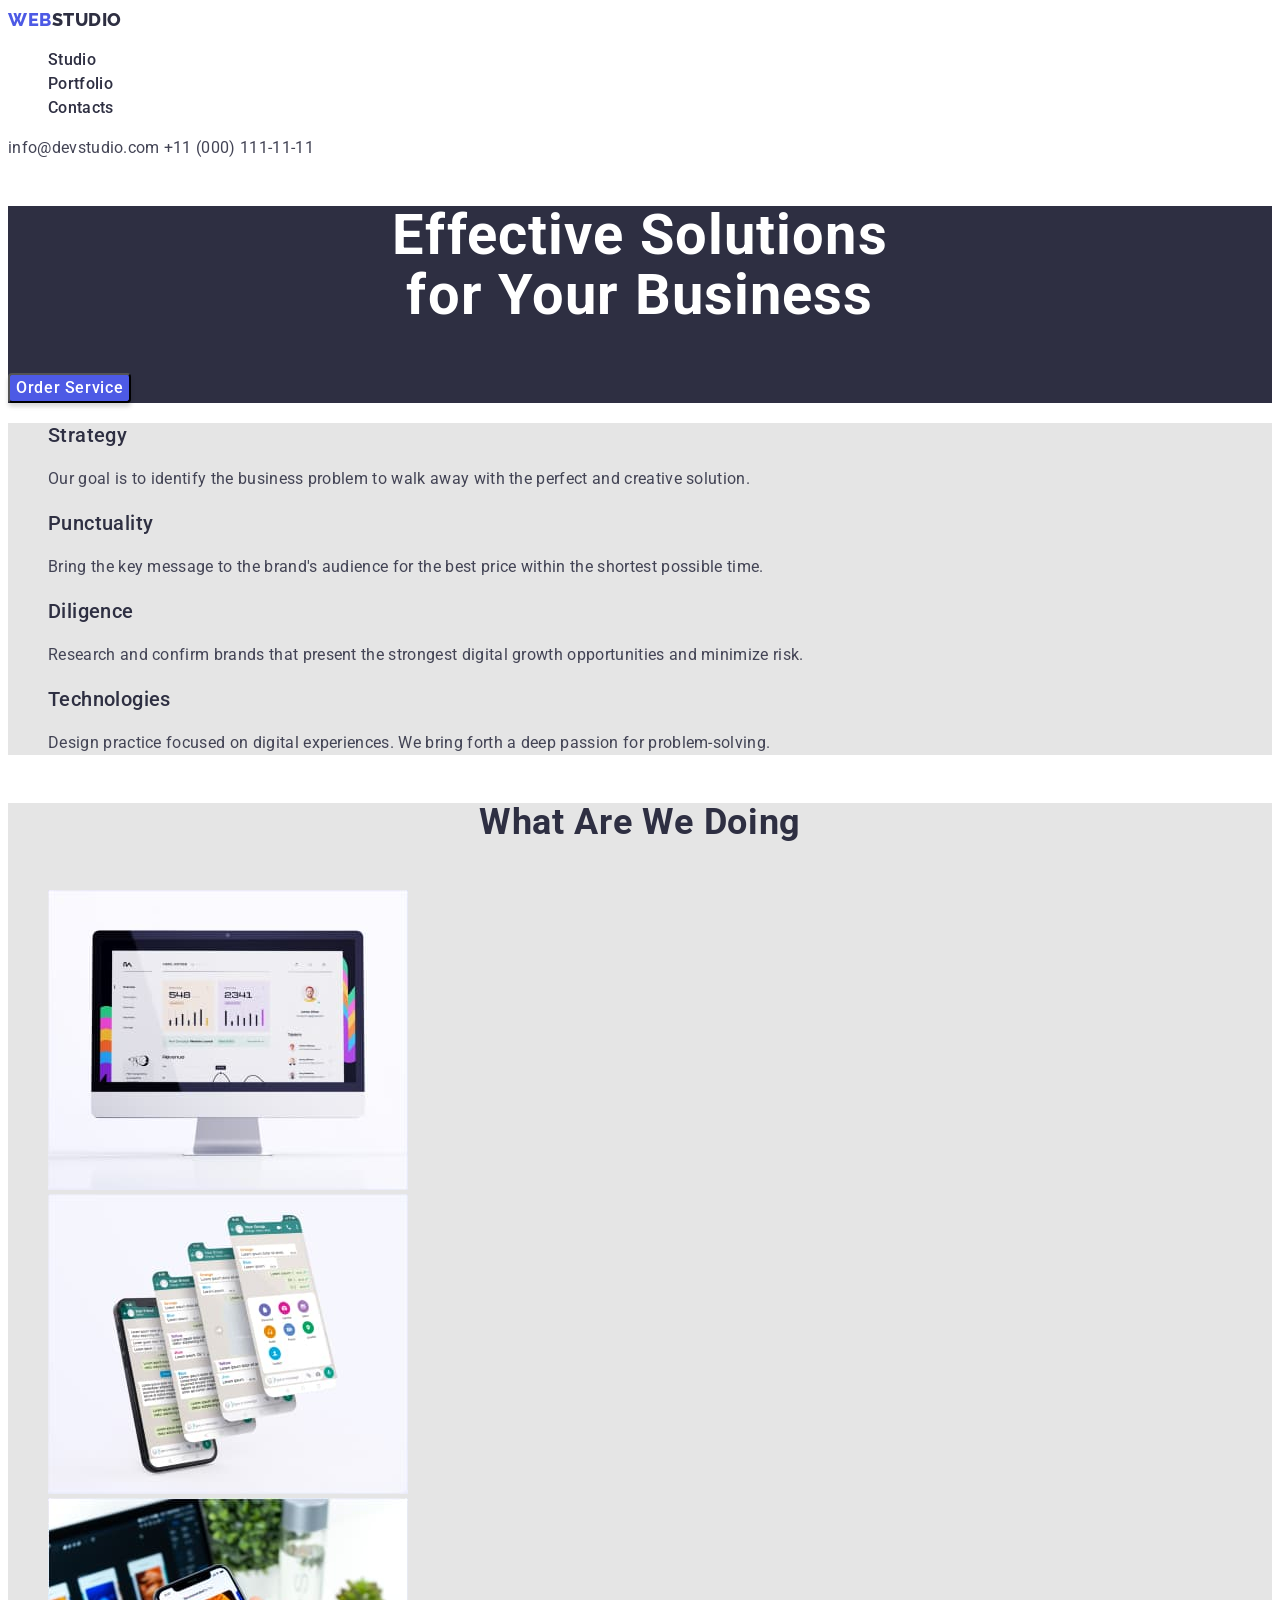
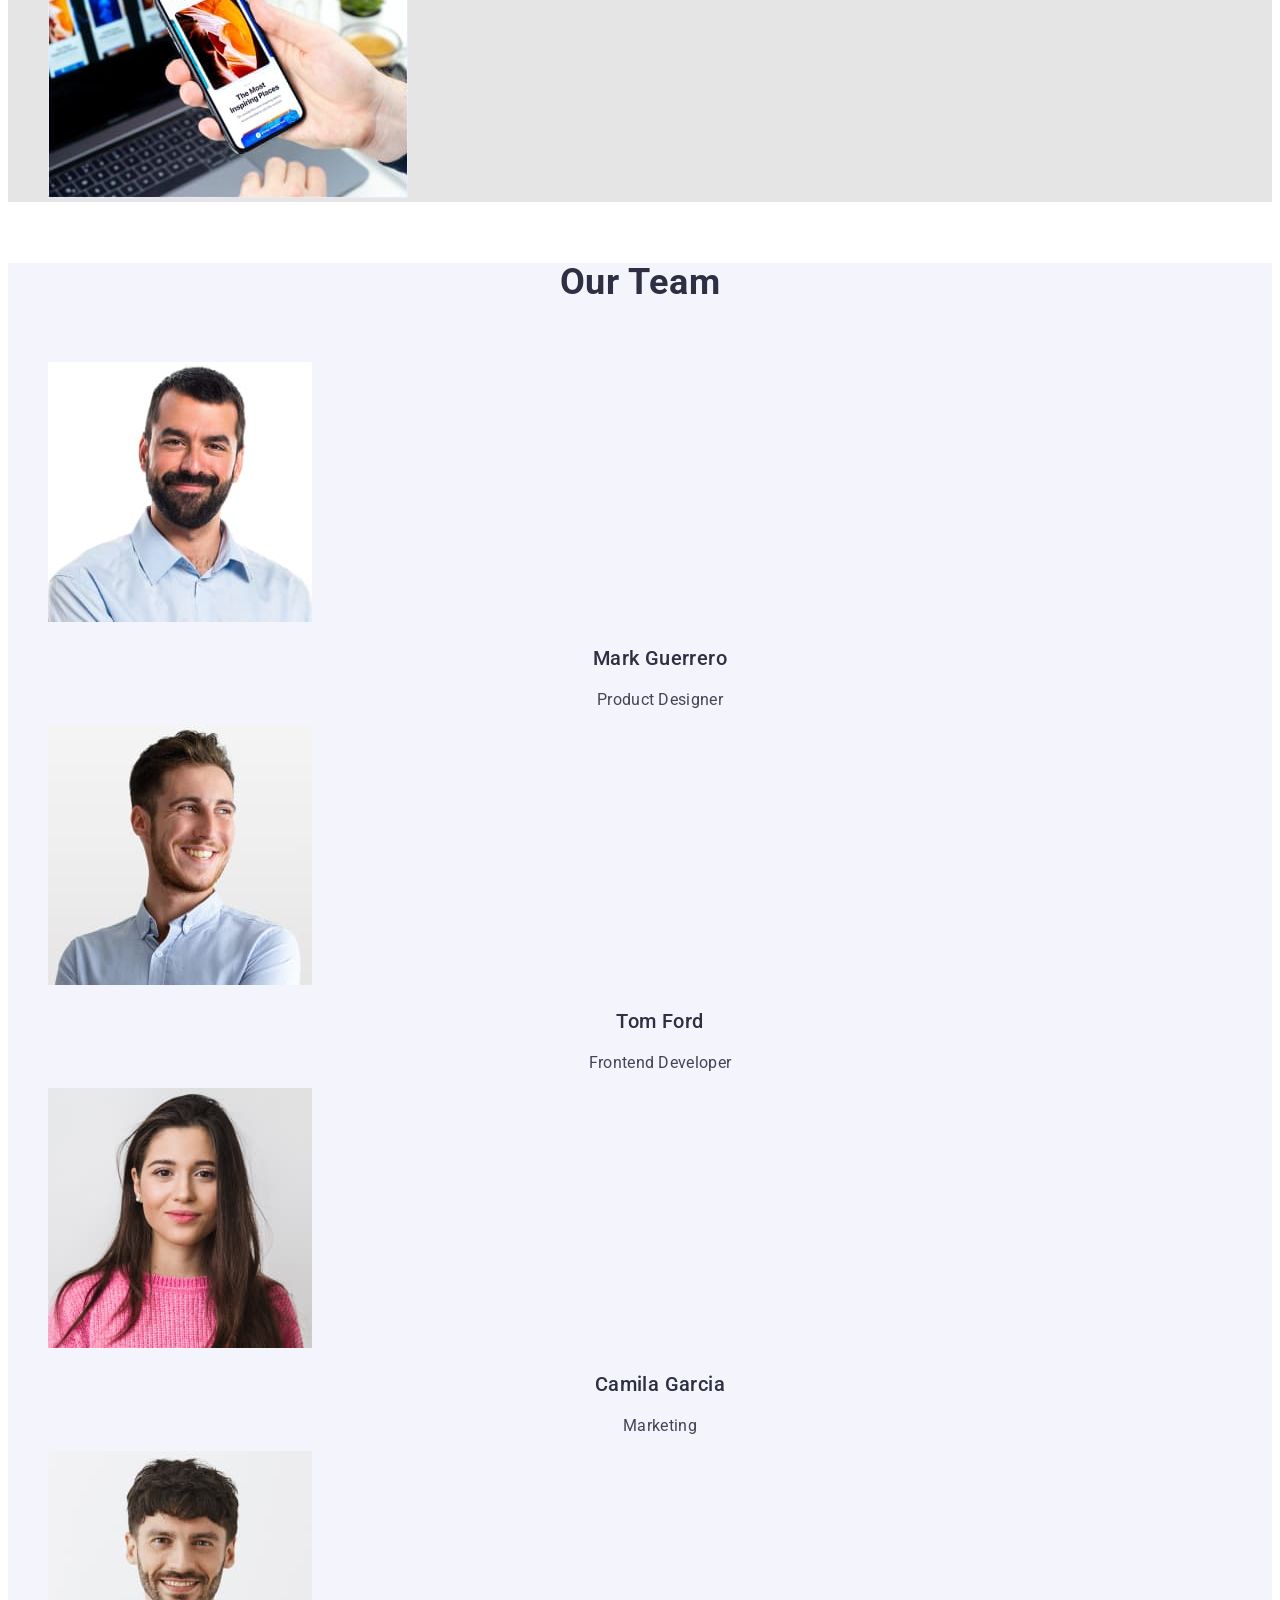
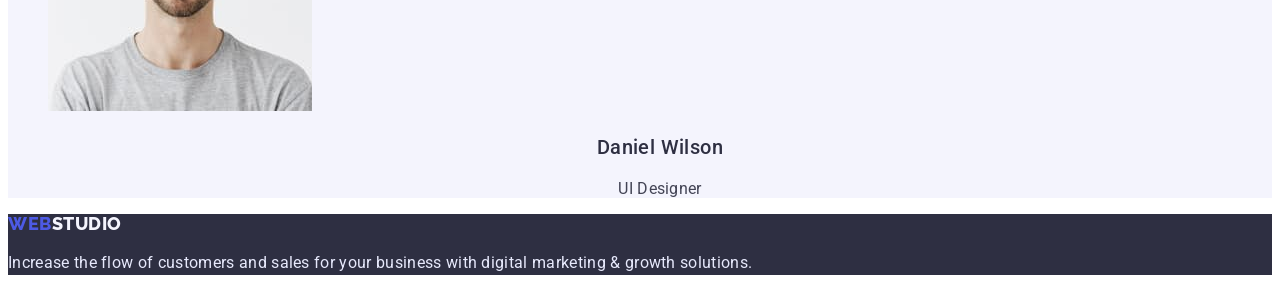
==== index.html @ da9941af "Initial commit" ====
<!DOCTYPE html>
<html lang="en">
<head>
    <meta charset="UTF-8">
    <meta http-equiv="X-UA-Compatible" content="IE=edge">
    <meta name="viewport" content="width=device-width, initial-scale=1.0">
    <title>WebStudio</title>
    <link rel="preconnect" href="https://fonts.googleapis.com">
    <link rel="preconnect" href="https://fonts.gstatic.com" crossorigin>
    <link href="https://fonts.googleapis.com/css2?family=Raleway:wght@800&family=Roboto:wght@400;500;700;900&display=swap" rel="stylesheet">
    <link rel="stylesheet" href="./css/styles.css">
</head>
<body class="">
    <!--Page header -->
    <header class="header-section">
    <!-- Logo text, navigation and contakts-->
            <nav class="header-navigation">
                <a href="" class="header-logo link">Web<span class="span-logo">Studio</span></a>
                    <ul class="header-list list">
                      <li class="header-item"><a class="header-link link" href="">Studio</a></li>
                      <li class="header-item"><a class="header-link link" href="./portfolio.html">Portfolio</a></li>
                      <li class="header-item"><a class="header-link link" href="">Contacts</a></li>
                    </ul>   
            </nav>
             <a class="header-mail link" href="">info@devstudio.com</a>
             <a class="header-tel link" href="tel:+110001111111">+11 (000) 111-11-11</a> 
    </header>
    <!--section 1 main page -->
    <main class="">
        <section class="first-section">
            <h1 class="first-section-title">Effective Solutions <br> for Your Business</h1>
            <button type="button" class="first-section-btn">Order Service</button>
        </section>
    <!--section 2 main page -->
            <section class="secound-section">
                <h2 class="secound-section-title visually-hidden">Descibshion benefits</h2>
                <ul class="secound-section-list list">
                    <li class="secound-section-item">
                        <h3 class="secound-section-subtitle">Strategy</h3>
                        <p class="secound-section-text">Our goal is to identify the business problem to walk away with the perfect and creative solution. </p>
                    </li>
                    <li class="secound-section-item">
                        <h3 class="secound-section-subtitle">Punctuality</h3>
                        <p class="secound-section-text">Bring the key message to the brand's audience for the best price within the shortest possible time.</p>
                    </li>
                    <li class="secound-section-item">
                        <h3 class="secound-section-subtitle">Diligence</h3>
                        <p class="secound-section-text">Research and confirm brands that present the strongest digital growth opportunities and minimize risk.</p>
                    </li>
                    <li class="secound-section-item">
                        <h3 class="secound-section-subtitle">Technologies</h3>
                        <p class="secound-section-text">Design practice focused on digital experiences. We bring forth a deep passion for problem-solving.</p>
                    </li>
                </ul>
            </section>
    <!--section 3 main page -->
            <section class="third-section">
                <h4 class="third-section-title">What are we doing</h4>
                <ul class="third-section-list list">
                    <li class="third-section-item"><img src="./img/img1.jpg" alt="broadcast on computer" width="360"></li>
                    <li class="third-section-item"><img src="./img/img2.jpg" alt="screen message" width="360"></li>
                    <li class="third-section-item"><img src="./img/img3.jpg" alt="phone in hand" width="360"></li>
                </ul>
            </section>
    <!--section 4 main page -->
        <section class="fourth-section">
            <h5 class="fourth-section-title">Our Team</h5>
            <ul class="fourth-section-list list">
                <li class="fourth-section-item">
                    <img class="" src="./img/ourteam1.jpg" alt="man with beard and mustache" width="264">
                    <h3 class="fourth-section-name">Mark Guerrero</h3>
                    <p class="fourth-section-pretitle">Product Designer</p>
                </li>
                <li>
                    <img class="" src="./img/ourteam2.jpg" alt="smiling man" width="264">
                    <h3 class="fourth-section-name">Tom Ford</h3>
                    <p class="fourth-section-pretitle">Frontend Developer</p>
                </li>
                <li>
                    <img class="" src="./img/ourteam3.jpg" alt="woman in pink sweater" width="264">
                    <h3 class="fourth-section-name">Camila Garcia</h3>
                    <p class="fourth-section-pretitle">Marketing</p>
                </li>
                <li>
                    <img class="" src="./img/ourteam4.jpg" alt="toung man in a t-shirt" width="264">
                    <h3 class="fourth-section-name">Daniel Wilson</h3>
                    <p class="fourth-section-pretitle">UI Designer</p>
                </li>
            </ul>
        </section>
    </main>
    <!-- footer -->
    <footer class="footer">
        <a href="" class="footer-logo link">Web<span class="span-footer-logo">Studio</span></a>
        <p class="footer-text">Increase the flow of customers and sales for your business with digital marketing & growth solutions.</p>
    </footer>
</body>
</html>
---- css/styles.css ----
:root{
   --title-color: #2E2F42;
   --text-color: #434455;
}
/* Page 1 */
body{
    font-family: 'Roboto', sans-serif;
    font-size: 16px;
    font-weight: 500;
    color: #2E2F42;
}

.list{
   list-style: none;
}

.link{
   text-decoration: none;
}
.visually-hidden {
   position: absolute;
   width: 1px;
   height: 1px;
   margin: -1px;
   border: 0;
   padding: 0;
   
   white-space: nowrap;
   clip-path: inset(100%);
   clip: rect(0 0 0 0);
   overflow: hidden;
 }

/* Page 1 header */
.header-section {
   background: #FFFFFF;
}
.header-navigation {
}
.header-logo {
   font-family: 'Raleway', sans-serif;
   font-style: normal;
   font-weight: 800;
   font-size: 18px;
   line-height: 1.33;
   display: flex;
   align-items: center;
   letter-spacing: 0.03em;
   text-transform: uppercase;
   color: #4D5AE5;
}
.span-logo{
   font-family: 'Raleway', sans-serif;
   font-style: normal;
   font-weight: 800;
   font-size: 18px;
   line-height: 1.33;
   display: flex;
   align-items: center;
   letter-spacing: 0.03em;
   text-transform: uppercase;
   color: #2E2F42;
}
.header-list {
}
.header-item {
}
.header-link {
   font-weight: 500;
   font-size: 16px;
   line-height: 1.5;
   letter-spacing: 0.02em;
   color: #2E2F42;
}
.header-mail {
   font-weight: 400;
   font-size: 16px;
   line-height: 1.5;
   letter-spacing: 0.02em;
   color: #434455;
}

.header-tel {
   font-weight: 400;
   font-size: 16px;
   line-height: 1.5;
   letter-spacing: 0.02em;
   color: #434455;
}

.header-mail:hover,
.header-mail:focus {
   color: #4D5AE5;
}

.header-tel:hover,
.header-tel:focus {
   color: #4D5AE5;
}

/* section 1 main page 1 */

.first-section {
   background-color: #2E2F42;;
}
.first-section-title {
   font-weight: 700;
   font-size: 56px;
   line-height: 1.07;
   text-align: center;
   letter-spacing: 0.02em;
   color: #FFFFFF;
}
.first-section-btn {
   font-family: inherit;
   font-style: normal;
   font-weight: 500;
   font-size: 16px;
   line-height: 1.5;
   display: flex;
   align-items: center;
   letter-spacing: 0.04em;
   color: #FFFFFF;
   cursor: pointer;
   background: #4D5AE5;
   box-shadow: 0px 4px 4px rgba(0, 0, 0, 0.15);
   border-radius: 4px;
}
.first-section-btn:hover {
   background: #404BBF;
}
.first-section-btn:focus {
   background: #404BBF;
}
/* section 2 main page 1 */

.secound-section {
   background: #E5E5E5;
}
.secound-section-title {
}
.secound-section-list {
}
.secound-section-item {
}
.secound-section-subtitle {
   font-weight: 500;
   font-size: 20px;
   line-height: 1.20;
   letter-spacing: 0.02em;
   color: var(--title-color);
}
.secound-section-text {
   font-weight: 400;
   font-size: 16px;
   line-height: 1.50;
   letter-spacing: 0.02em;
   color: var(--text-color);
}

/* section 3 main page 1 */

.third-section {
   background: #E5E5E5;
}
.third-section-title {
   font-weight: 700;
   font-size: 36px;
   line-height: 1.11;
   text-align: center;
   letter-spacing: 0.02em;
   text-transform: capitalize;
   color: var(--title-color);

}
.third-section-list {
}
.list {
}
.third-section-item {
}

/* section 4 main page 1 */

.fourth-section {
   background: #F4F4FD;
}
.fourth-section-title {
   font-weight: 700;
   font-size: 36px;
   line-height: 1.1;
   text-align: center;
   letter-spacing: 0.02em;
   text-transform: capitalize;
   color: var(--title-color);
}
.fourth-section-list {
}
.list {
}
.fourth-section-item {
}
.fourth-section-name {
   font-weight: 500;
   font-size: 20px;
   line-height: 1.20;
   text-align: center;
   letter-spacing: 0.02em;
   color: var(--title-color);
}
.fourth-section-pretitle {
   font-weight: 400;
   font-size: 16px;
   line-height: 1.50x;
   text-align: center;
   letter-spacing: 0.02em;
   color: var(--text-color);
}

/* footer*/

.footer{
   background: #2E2F42;
}
.footer-logo {
   font-family: 'Raleway', sans-serif;
   font-style: normal;
   font-weight: 800;
   font-size: 18px;
   line-height: 1.16;
   display: flex;
   align-items: center;
   letter-spacing: 0.03em;
   text-transform: uppercase;
   color: #4D5AE5;
}

.span-footer-logo{
   font-family: 'Raleway', sans-serif;
   font-style: normal;
   font-weight: 800;
   font-size: 18px;
   line-height: 1.16;
   display: flex;
   align-items: center;
   letter-spacing: 0.03em;
   text-transform: uppercase;
   color: #F4F4FD;
}

.footer-text {
   font-weight: 400;
   font-size: 16px;
   line-height: 1.50;
   letter-spacing: 0.02em;
   color: #E7E9FC;
   background: #2E2F42;
}

/* Page 2 header */

/*--Section 1 page 2 */
.all-page {
   background: #E5E5E5;
}
.navigation {
}
.list-button {
}
.list-button-item {
}
.btn {
   font-family: inherit;
   font-weight: 500;
   font-size: 16px;
   line-height: 1.50;
   display: flex;
   align-items: center;
   text-align: center;
   letter-spacing: 0.04em;
   color: #4D5AE5;
   background: #F4F4FD;
   cursor: pointer;
}

.btn:hover {
   color: #FFFFFF;
   background: #404BBF;
}

.btn:focus {
   color: #FFFFFF;
   background: #404BBF;
}

/* Section 2 page 2 */

.title {
}
.list-menu {
}
.list {
}
.list-menu-item {
}
.list-menu-title {
   font-weight: 500;
   font-size: 20px;
   line-height: 1.20;
   letter-spacing: 0.02em;
   color: var(--title-color);
}
.list-menu-text {
   font-weight: 400;
   font-size: 16px;
   line-height: 1.50;
   letter-spacing: 0.02em;
   color: var(--text-color);
}

/* footer */
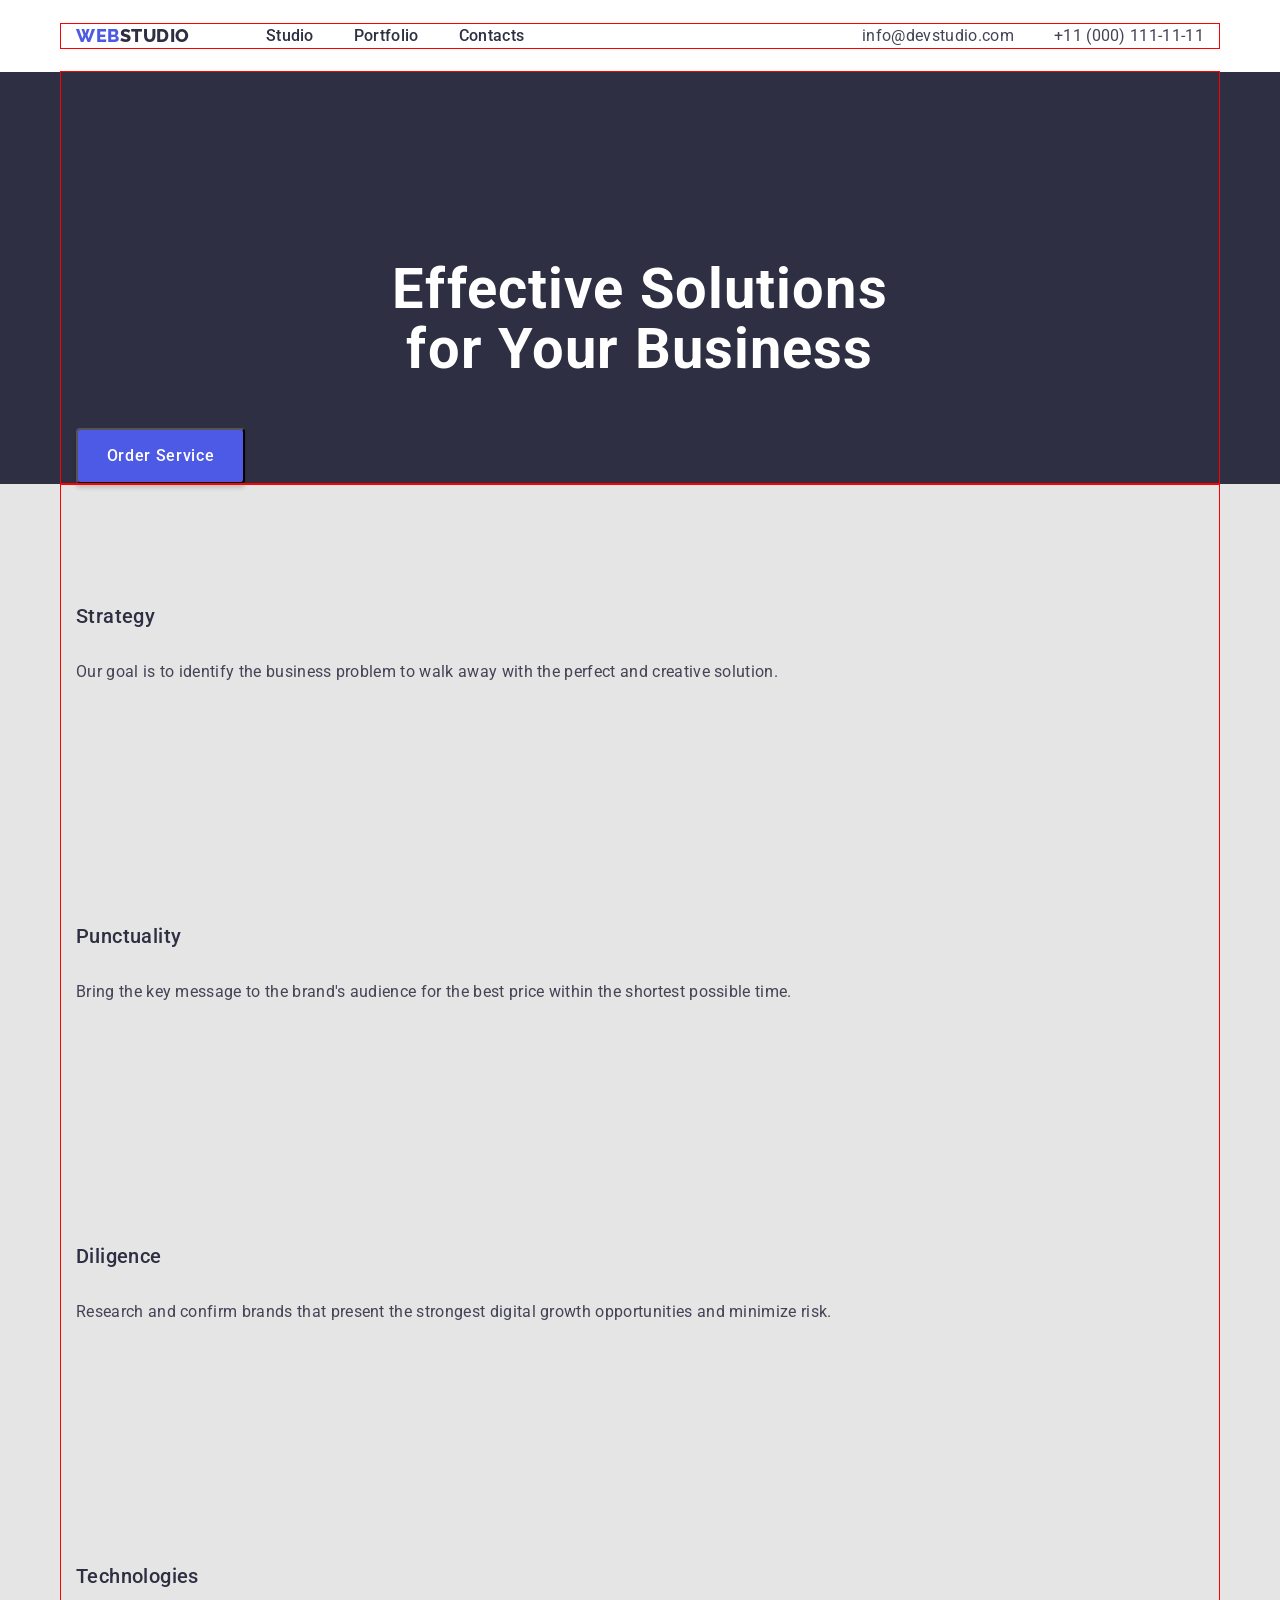
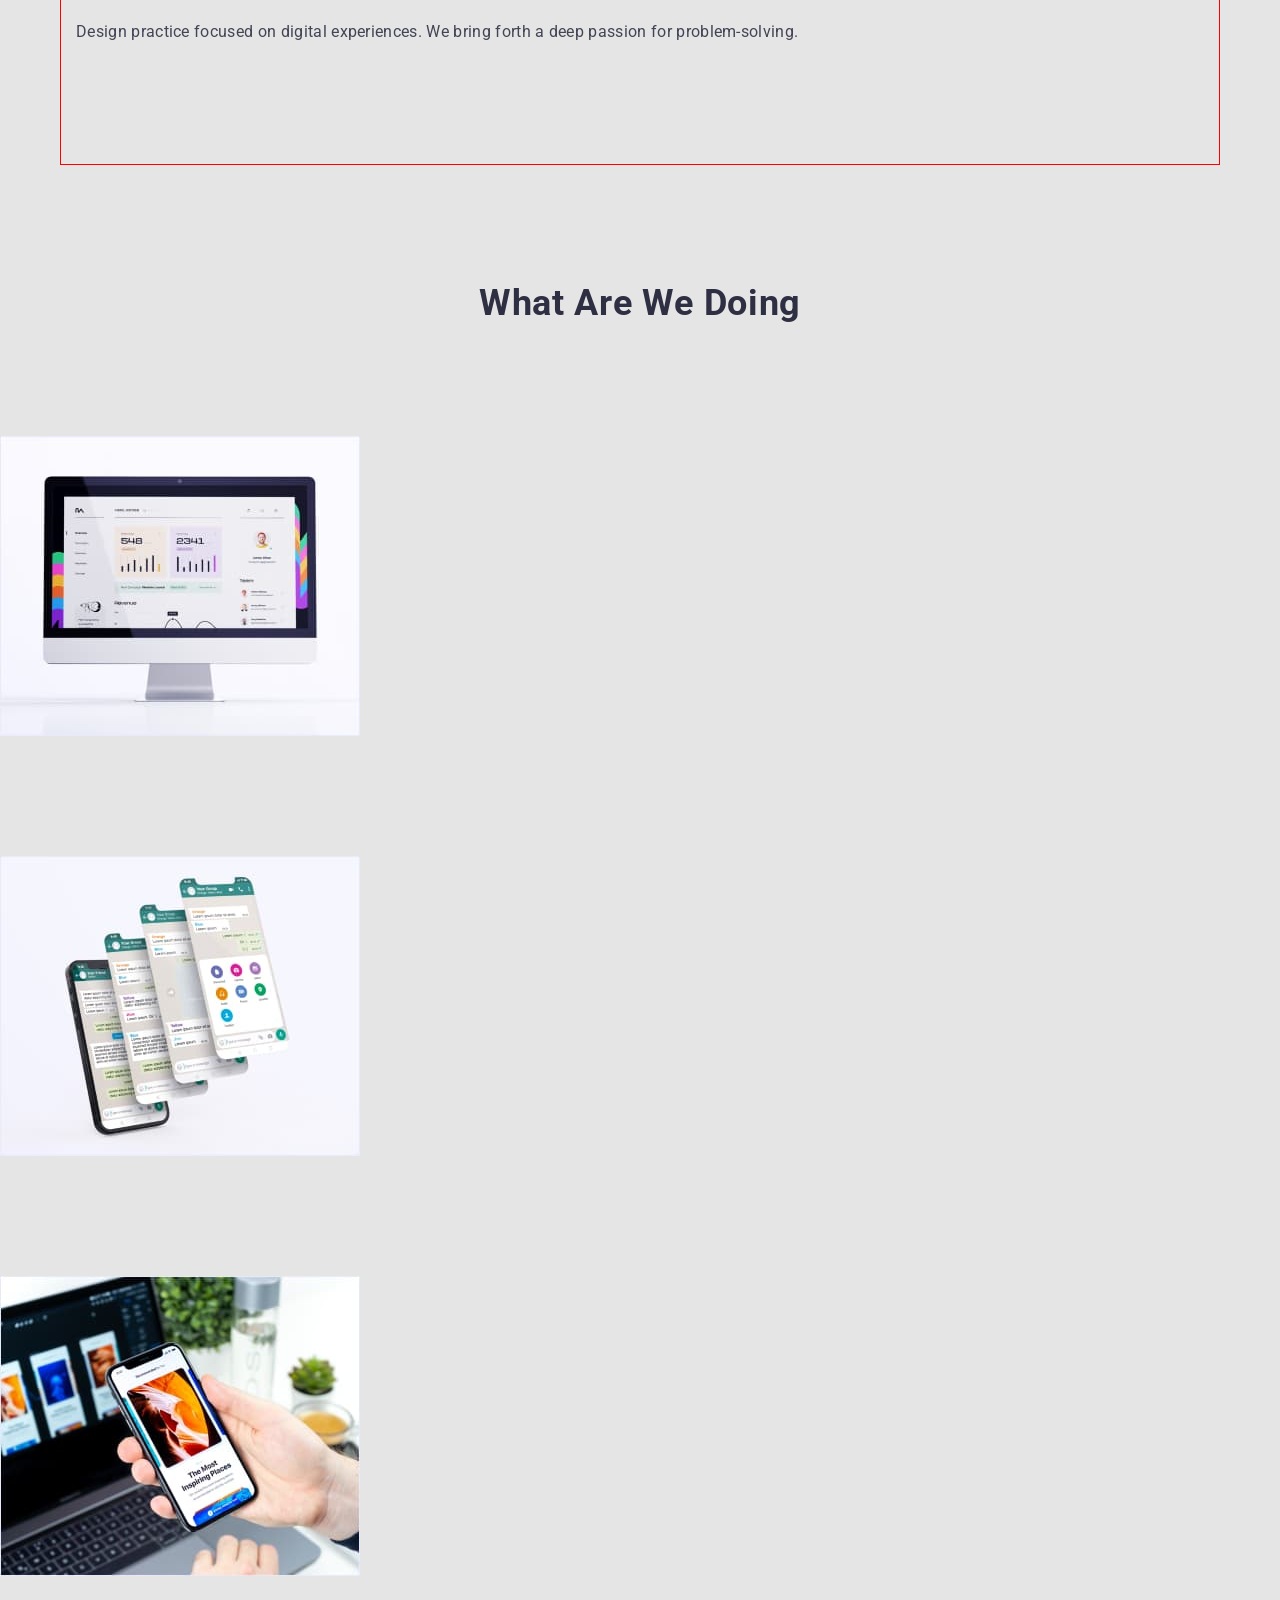
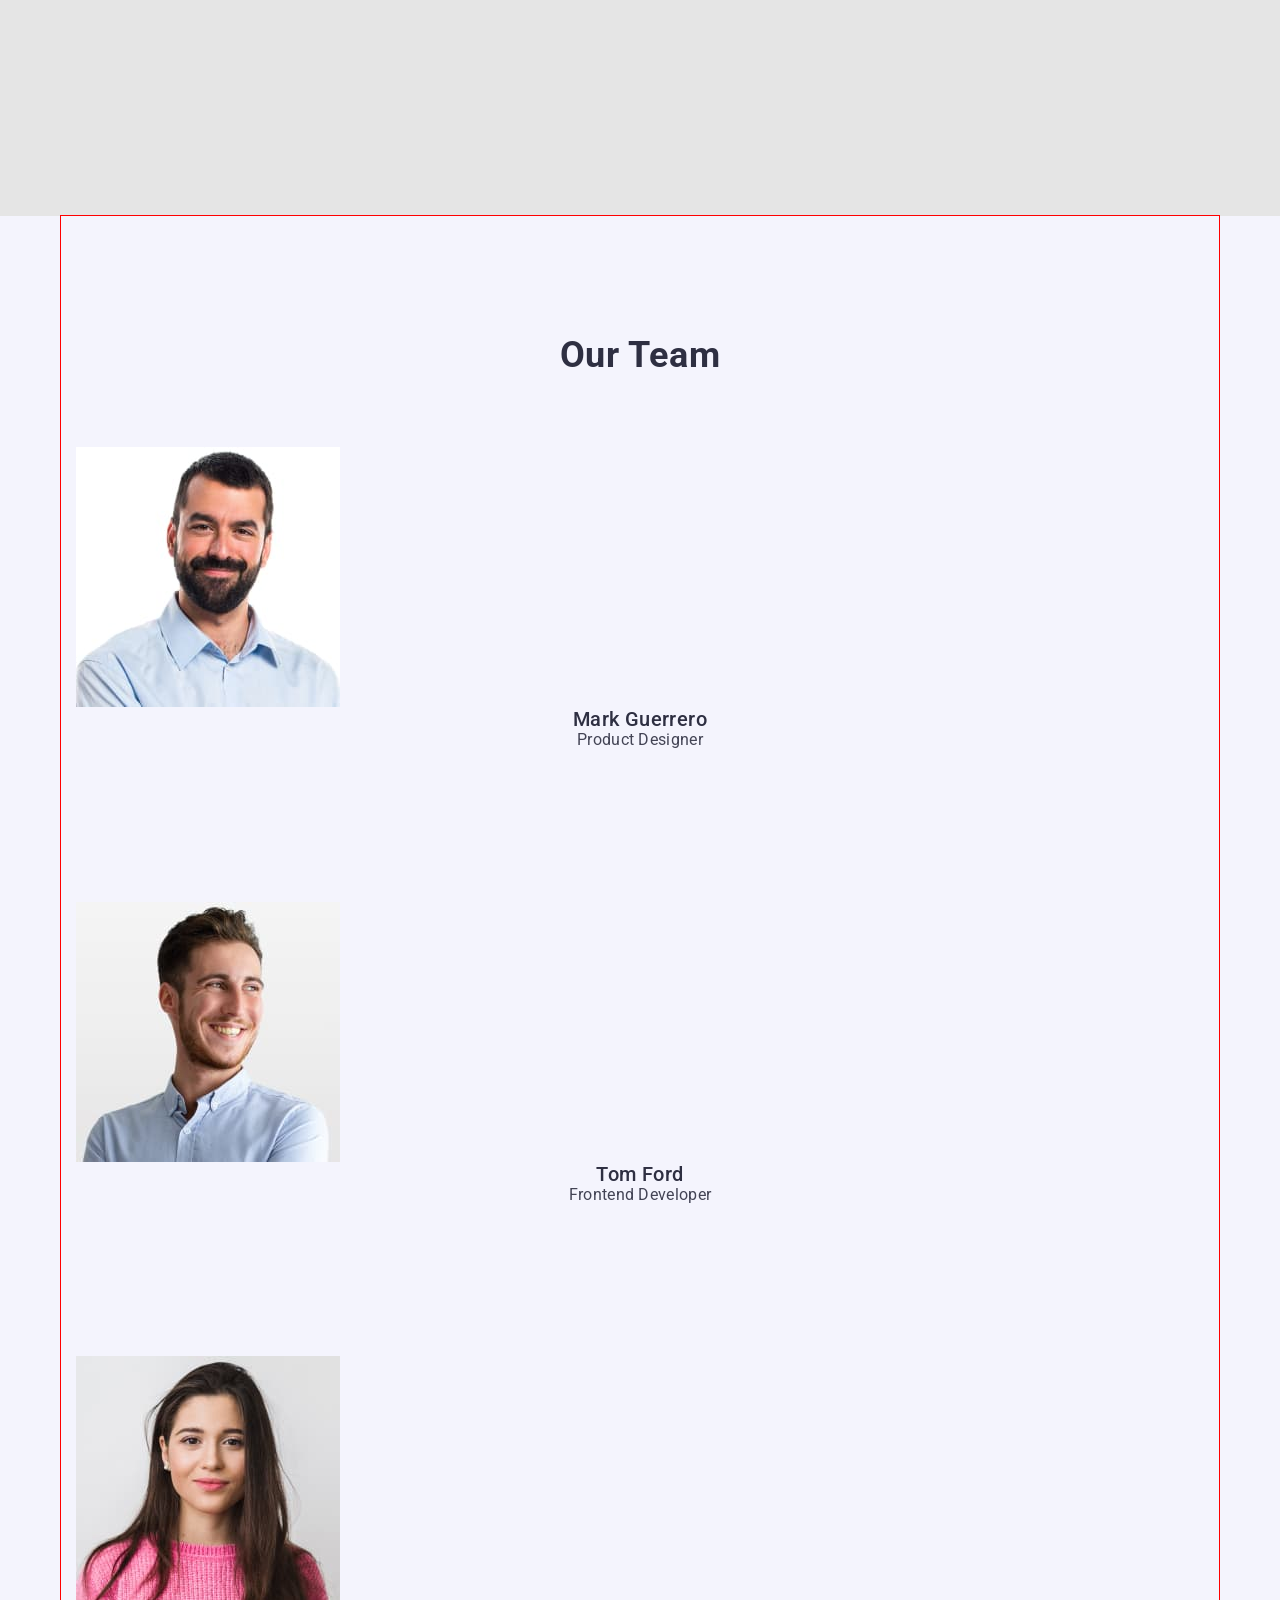
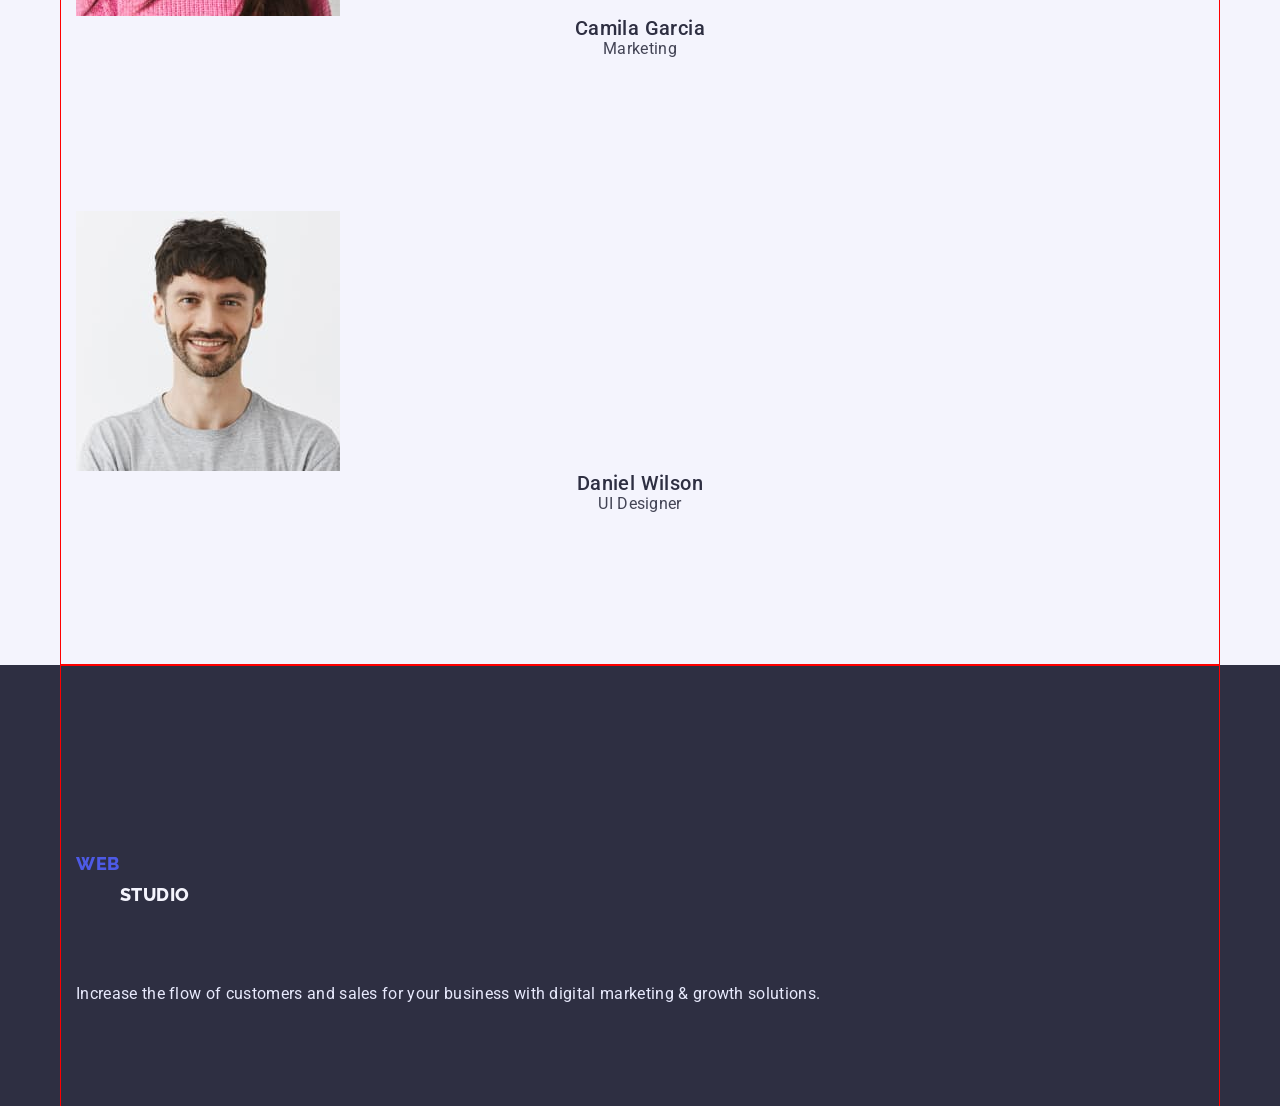
==== commit 3bd6301b: "hw3" ====
--- a/index.html
+++ b/index.html
@@ -8,91 +8,107 @@
     <link rel="preconnect" href="https://fonts.googleapis.com">
     <link rel="preconnect" href="https://fonts.gstatic.com" crossorigin>
     <link href="https://fonts.googleapis.com/css2?family=Raleway:wght@800&family=Roboto:wght@400;500;700;900&display=swap" rel="stylesheet">
+    <link rel="stylesheet" href="https://cdnjs.cloudflare.com/ajax/libs/modern-normalize/1.1.0/modern-normalize.min.css" integrity="sha512-wpPYUAdjBVSE4KJnH1VR1HeZfpl1ub8YT/NKx4PuQ5NmX2tKuGu6U/JRp5y+Y8XG2tV+wKQpNHVUX03MfMFn9Q==" crossorigin="anonymous" referrerpolicy="no-referrer" />
     <link rel="stylesheet" href="./css/styles.css">
 </head>
 <body class="">
     <!--Page header -->
     <header class="header-section">
     <!-- Logo text, navigation and contakts-->
-            <nav class="header-navigation">
-                <a href="" class="header-logo link">Web<span class="span-logo">Studio</span></a>
-                    <ul class="header-list list">
-                      <li class="header-item"><a class="header-link link" href="">Studio</a></li>
-                      <li class="header-item"><a class="header-link link" href="./portfolio.html">Portfolio</a></li>
-                      <li class="header-item"><a class="header-link link" href="">Contacts</a></li>
-                    </ul>   
-            </nav>
-             <a class="header-mail link" href="">info@devstudio.com</a>
-             <a class="header-tel link" href="tel:+110001111111">+11 (000) 111-11-11</a> 
+           <div class="conteiner">
+                <nav class="header-navigation">
+                    <a href="" class="header-logo link">Web<span class="span-logo">Studio</span></a>
+                        <ul class="header-list list">
+                          <li class="header-item"><a class="header-link link" href="">Studio</a></li>
+                          <li class="header-item"><a class="header-link link" href="./portfolio.html">Portfolio</a></li>
+                          <li class="header-item"><a class="header-link link" href="">Contacts</a></li>
+                        </ul>   
+                </nav>
+                 <a class="header-mail link" href="">info@devstudio.com</a>
+                 <a class="header-tel link" href="tel:+110001111111">+11 (000) 111-11-11</a>
+           </div> 
     </header>
     <!--section 1 main page -->
     <main class="">
         <section class="first-section">
-            <h1 class="first-section-title">Effective Solutions <br> for Your Business</h1>
-            <button type="button" class="first-section-btn">Order Service</button>
+           <div class="conteiner">
+                <h1 class="first-section-title">Effective Solutions <br> for Your Business</h1>
+                <button type="button" class="first-section-btn">Order Service</button>
+           </div>
         </section>
     <!--section 2 main page -->
             <section class="secound-section">
-                <h2 class="secound-section-title visually-hidden">Descibshion benefits</h2>
-                <ul class="secound-section-list list">
-                    <li class="secound-section-item">
-                        <h3 class="secound-section-subtitle">Strategy</h3>
-                        <p class="secound-section-text">Our goal is to identify the business problem to walk away with the perfect and creative solution. </p>
-                    </li>
-                    <li class="secound-section-item">
-                        <h3 class="secound-section-subtitle">Punctuality</h3>
-                        <p class="secound-section-text">Bring the key message to the brand's audience for the best price within the shortest possible time.</p>
-                    </li>
-                    <li class="secound-section-item">
-                        <h3 class="secound-section-subtitle">Diligence</h3>
-                        <p class="secound-section-text">Research and confirm brands that present the strongest digital growth opportunities and minimize risk.</p>
-                    </li>
-                    <li class="secound-section-item">
-                        <h3 class="secound-section-subtitle">Technologies</h3>
-                        <p class="secound-section-text">Design practice focused on digital experiences. We bring forth a deep passion for problem-solving.</p>
-                    </li>
-                </ul>
+             <div class="conteiner">
+                    <h2 class="secound-section-title visually-hidden">Descibshion benefits</h2>
+                    <ul class="secound-section-list list">
+                        <li class="secound-section-item">
+                            <h3 class="secound-section-subtitle">Strategy</h3>
+                            <p class="secound-section-text">Our goal is to identify the business problem to walk away with the perfect and creative solution. </p>
+                        </li>
+                        <li class="secound-section-item">
+                            <h3 class="secound-section-subtitle">Punctuality</h3>
+                            <p class="secound-section-text">Bring the key message to the brand's audience for the best price within the shortest possible time.</p>
+                        </li>
+                        <li class="secound-section-item">
+                            <h3 class="secound-section-subtitle">Diligence</h3>
+                            <p class="secound-section-text">Research and confirm brands that present the strongest digital growth opportunities and minimize risk.</p>
+                        </li>
+                        <li class="secound-section-item">
+                            <h3 class="secound-section-subtitle">Technologies</h3>
+                            <p class="secound-section-text">Design practice focused on digital experiences. We bring forth a deep passion for problem-solving.</p>
+                        </li>
+                    </ul>
+             </div>
             </section>
     <!--section 3 main page -->
             <section class="third-section">
-                <h4 class="third-section-title">What are we doing</h4>
-                <ul class="third-section-list list">
-                    <li class="third-section-item"><img src="./img/img1.jpg" alt="broadcast on computer" width="360"></li>
-                    <li class="third-section-item"><img src="./img/img2.jpg" alt="screen message" width="360"></li>
-                    <li class="third-section-item"><img src="./img/img3.jpg" alt="phone in hand" width="360"></li>
-                </ul>
+               <div class="conreiner">
+                    <h4 class="third-section-title">What are we doing</h4>
+                    <ul class="third-section-list list">
+                        <li class="third-section-item">
+                            <img src="./img/img1.jpg" alt="broadcast on computer" width="360"></li>
+                        <li class="third-section-item">
+                            <img src="./img/img2.jpg" alt="screen message" width="360"></li>
+                        <li class="third-section-item">
+                            <img src="./img/img3.jpg" alt="phone in hand" width="360"></li>
+                    </ul>
+               </div>
             </section>
     <!--section 4 main page -->
         <section class="fourth-section">
-            <h5 class="fourth-section-title">Our Team</h5>
-            <ul class="fourth-section-list list">
-                <li class="fourth-section-item">
-                    <img class="" src="./img/ourteam1.jpg" alt="man with beard and mustache" width="264">
-                    <h3 class="fourth-section-name">Mark Guerrero</h3>
-                    <p class="fourth-section-pretitle">Product Designer</p>
-                </li>
-                <li>
-                    <img class="" src="./img/ourteam2.jpg" alt="smiling man" width="264">
-                    <h3 class="fourth-section-name">Tom Ford</h3>
-                    <p class="fourth-section-pretitle">Frontend Developer</p>
-                </li>
-                <li>
-                    <img class="" src="./img/ourteam3.jpg" alt="woman in pink sweater" width="264">
-                    <h3 class="fourth-section-name">Camila Garcia</h3>
-                    <p class="fourth-section-pretitle">Marketing</p>
-                </li>
-                <li>
-                    <img class="" src="./img/ourteam4.jpg" alt="toung man in a t-shirt" width="264">
-                    <h3 class="fourth-section-name">Daniel Wilson</h3>
-                    <p class="fourth-section-pretitle">UI Designer</p>
-                </li>
-            </ul>
+           <div class="conteiner">
+                <h5 class="fourth-section-title">Our Team</h5>
+                <ul class="fourth-section-list list">
+                    <li class="fourth-section-item">
+                        <img class="" src="./img/ourteam1.jpg" alt="man with beard and mustache" width="264">
+                        <h3 class="fourth-section-name">Mark Guerrero</h3>
+                        <p class="fourth-section-pretitle">Product Designer</p>
+                    </li>
+                    <li>
+                        <img class="" src="./img/ourteam2.jpg" alt="smiling man" width="264">
+                        <h3 class="fourth-section-name">Tom Ford</h3>
+                        <p class="fourth-section-pretitle">Frontend Developer</p>
+                    </li>
+                    <li>
+                        <img class="" src="./img/ourteam3.jpg" alt="woman in pink sweater" width="264">
+                        <h3 class="fourth-section-name">Camila Garcia</h3>
+                        <p class="fourth-section-pretitle">Marketing</p>
+                    </li>
+                    <li>
+                        <img class="" src="./img/ourteam4.jpg" alt="toung man in a t-shirt" width="264">
+                        <h3 class="fourth-section-name">Daniel Wilson</h3>
+                        <p class="fourth-section-pretitle">UI Designer</p>
+                    </li>
+                </ul>
+           </div>
         </section>
     </main>
     <!-- footer -->
     <footer class="footer">
-        <a href="" class="footer-logo link">Web<span class="span-footer-logo">Studio</span></a>
-        <p class="footer-text">Increase the flow of customers and sales for your business with digital marketing & growth solutions.</p>
+       <div class="conteiner">
+            <a href="" class="footer-logo link">Web<span class="span-footer-logo">Studio</span></a>
+            <p class="footer-text">Increase the flow of customers and sales for your business with digital marketing & growth solutions.</p>
+       </div>
     </footer>
 </body>
 </html>
--- a/css/styles.css
+++ b/css/styles.css
@@ -1,20 +1,40 @@
-:root{
+:root {
    --title-color: #2E2F42;
    --text-color: #434455;
 }
+
+p, 
+h1, 
+h2, 
+h3, 
+h4, 
+h5, 
+h6 {
+   margin: 0;
+}
+
+ul, ol {
+   margin: 0;
+   padding-left: 0;
+}
+
+img{
+   display: block;
+}
+
 /* Page 1 */
-body{
+body {
     font-family: 'Roboto', sans-serif;
     font-size: 16px;
     font-weight: 500;
     color: #2E2F42;
 }
 
-.list{
+.list { 
    list-style: none;
 }
 
-.link{
+.link {
    text-decoration: none;
 }
 .visually-hidden {
@@ -31,11 +51,29 @@
    overflow: hidden;
  }
 
+ .conteiner {
+   width: 1158px;
+   padding-left: 15px;
+   padding-right: 15px;
+   outline: 1px solid red;
+   margin: 0 auto;
+}
+
 /* Page 1 header */
 .header-section {
    background: #FFFFFF;
-}
+   padding-top: 24px;
+   padding-bottom: 24px;
+}
+
+.header-section > .conteiner{
+   display: flex;
+}
+
 .header-navigation {
+   display: flex;
+   align-items: center;
+   margin-right: auto;
 }
 .header-logo {
    font-family: 'Raleway', sans-serif;
@@ -60,8 +98,11 @@
    letter-spacing: 0.03em;
    text-transform: uppercase;
    color: #2E2F42;
+   margin-right: 76px;
 }
 .header-list {
+   display: flex;
+   gap: 40px;
 }
 .header-item {
 }
@@ -78,6 +119,7 @@
    line-height: 1.5;
    letter-spacing: 0.02em;
    color: #434455;
+   margin-right: 40px;
 }
 
 .header-tel {
@@ -110,6 +152,8 @@
    text-align: center;
    letter-spacing: 0.02em;
    color: #FFFFFF;
+   padding-top: 188px;
+   margin-bottom: 48px;
 }
 .first-section-btn {
    font-family: inherit;
@@ -117,7 +161,7 @@
    font-weight: 500;
    font-size: 16px;
    line-height: 1.5;
-   display: flex;
+
    align-items: center;
    letter-spacing: 0.04em;
    color: #FFFFFF;
@@ -125,6 +169,9 @@
    background: #4D5AE5;
    box-shadow: 0px 4px 4px rgba(0, 0, 0, 0.15);
    border-radius: 4px;
+   min-width: 169px;
+   height: 56px;
+   margin: auto;
 }
 .first-section-btn:hover {
    background: #404BBF;
@@ -149,6 +196,8 @@
    line-height: 1.20;
    letter-spacing: 0.02em;
    color: var(--title-color);
+   padding-top: 120px;
+   margin-bottom: 32px;
 }
 .secound-section-text {
    font-weight: 400;
@@ -156,6 +205,7 @@
    line-height: 1.50;
    letter-spacing: 0.02em;
    color: var(--text-color);
+   padding-bottom: 120px;
 }
 
 /* section 3 main page 1 */
@@ -171,13 +221,16 @@
    letter-spacing: 0.02em;
    text-transform: capitalize;
    color: var(--title-color);
-
+   padding-top: 120px;
+   margin-bottom: 112px;
 }
 .third-section-list {
+   padding-bottom: 120px;
 }
 .list {
 }
 .third-section-item {
+   padding-bottom: 120px;
 }
 
 /* section 4 main page 1 */
@@ -193,12 +246,15 @@
    letter-spacing: 0.02em;
    text-transform: capitalize;
    color: var(--title-color);
+   padding-top: 120px;
+   margin-bottom: 72px;
 }
 .fourth-section-list {
 }
 .list {
 }
 .fourth-section-item {
+
 }
 .fourth-section-name {
    font-weight: 500;
@@ -215,6 +271,7 @@
    text-align: center;
    letter-spacing: 0.02em;
    color: var(--text-color);
+   padding-bottom: 152px;
 }
 
 /* footer*/
@@ -233,6 +290,8 @@
    letter-spacing: 0.03em;
    text-transform: uppercase;
    color: #4D5AE5;
+   padding-top: 120px;
+   margin-bottom: 38px;
 }
 
 .span-footer-logo{
@@ -246,6 +305,8 @@
    letter-spacing: 0.03em;
    text-transform: uppercase;
    color: #F4F4FD;
+   padding-top: 100px;
+   margin-bottom: 38px;
 }
 
 .footer-text {
@@ -255,6 +316,7 @@
    letter-spacing: 0.02em;
    color: #E7E9FC;
    background: #2E2F42;
+   padding-bottom: 100px;
 }
 
 /* Page 2 header */
@@ -268,6 +330,8 @@
 .list-button {
 }
 .list-button-item {
+   padding-top: 96px;
+   padding-bottom: 72px;
 }
 .btn {
    font-family: inherit;
@@ -298,6 +362,8 @@
 .title {
 }
 .list-menu {
+   padding-top: 72px;
+   padding-bottom: 120px;
 }
 .list {
 }
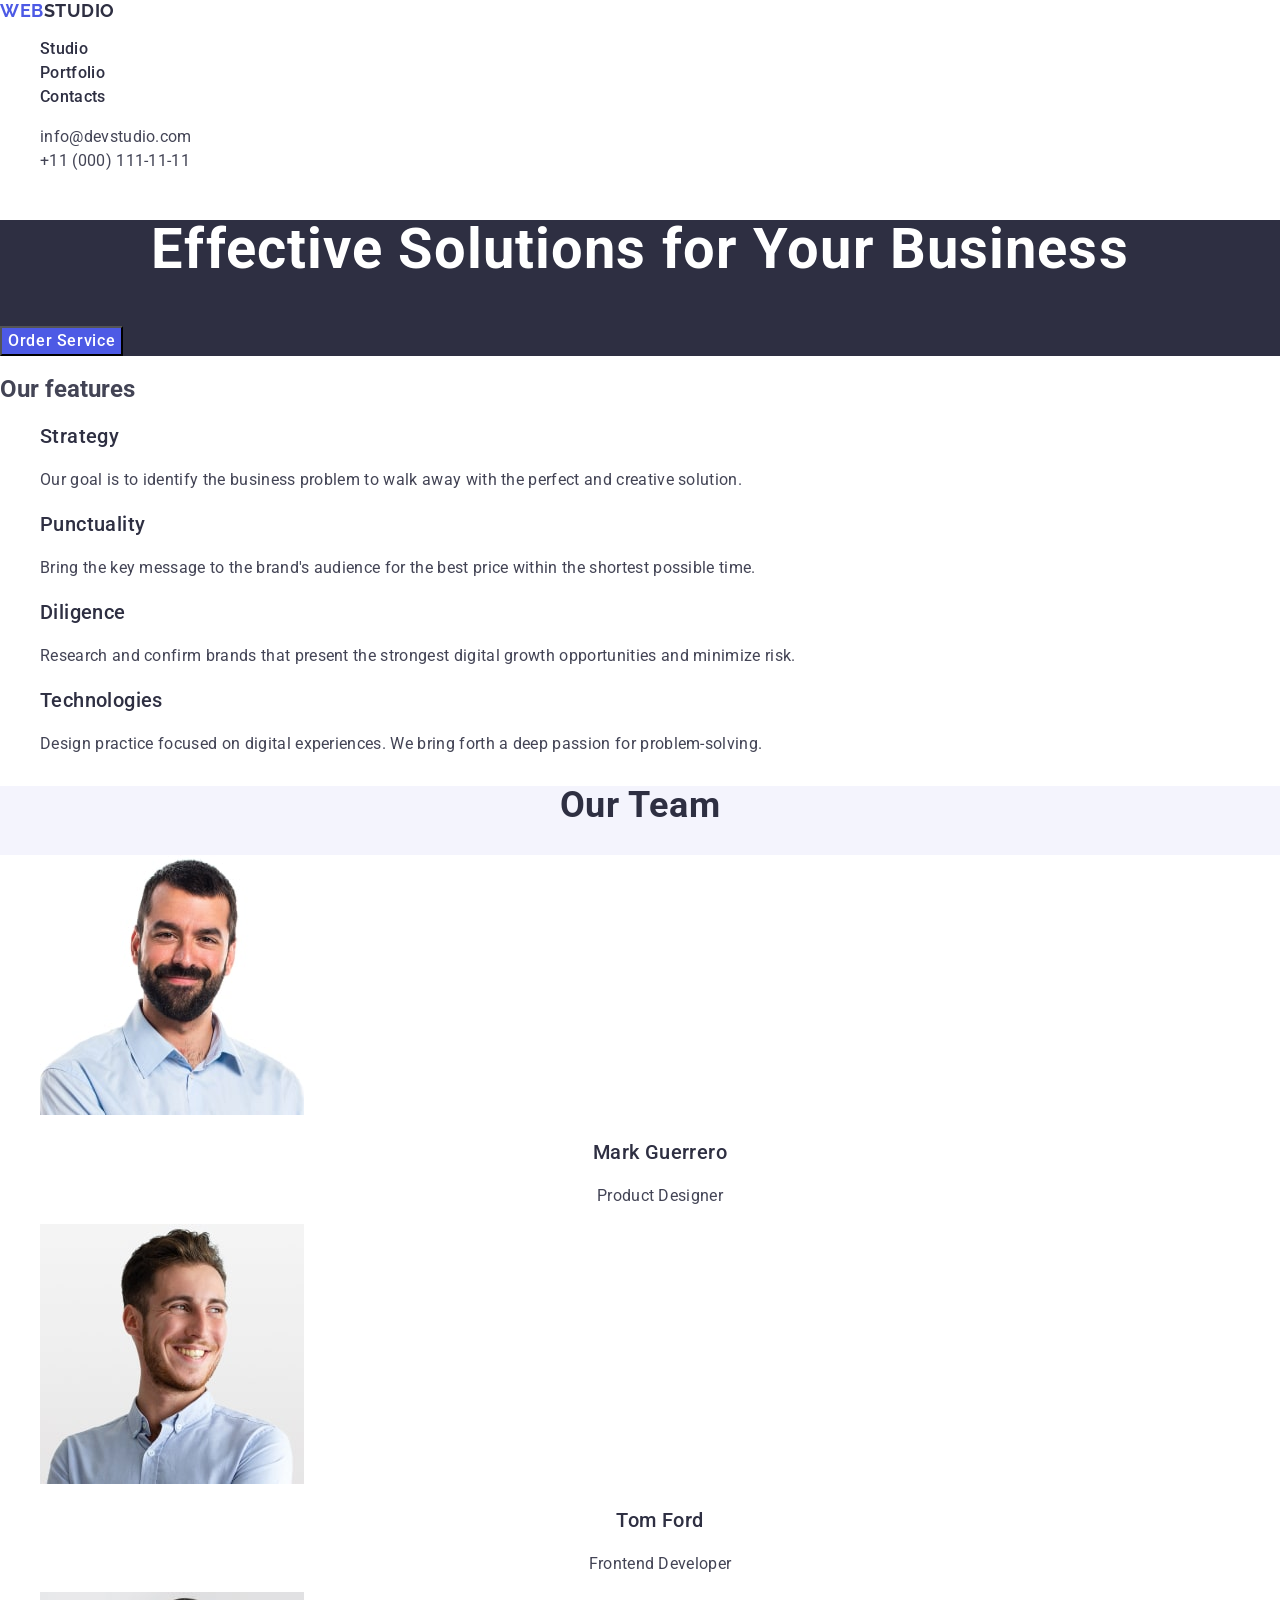
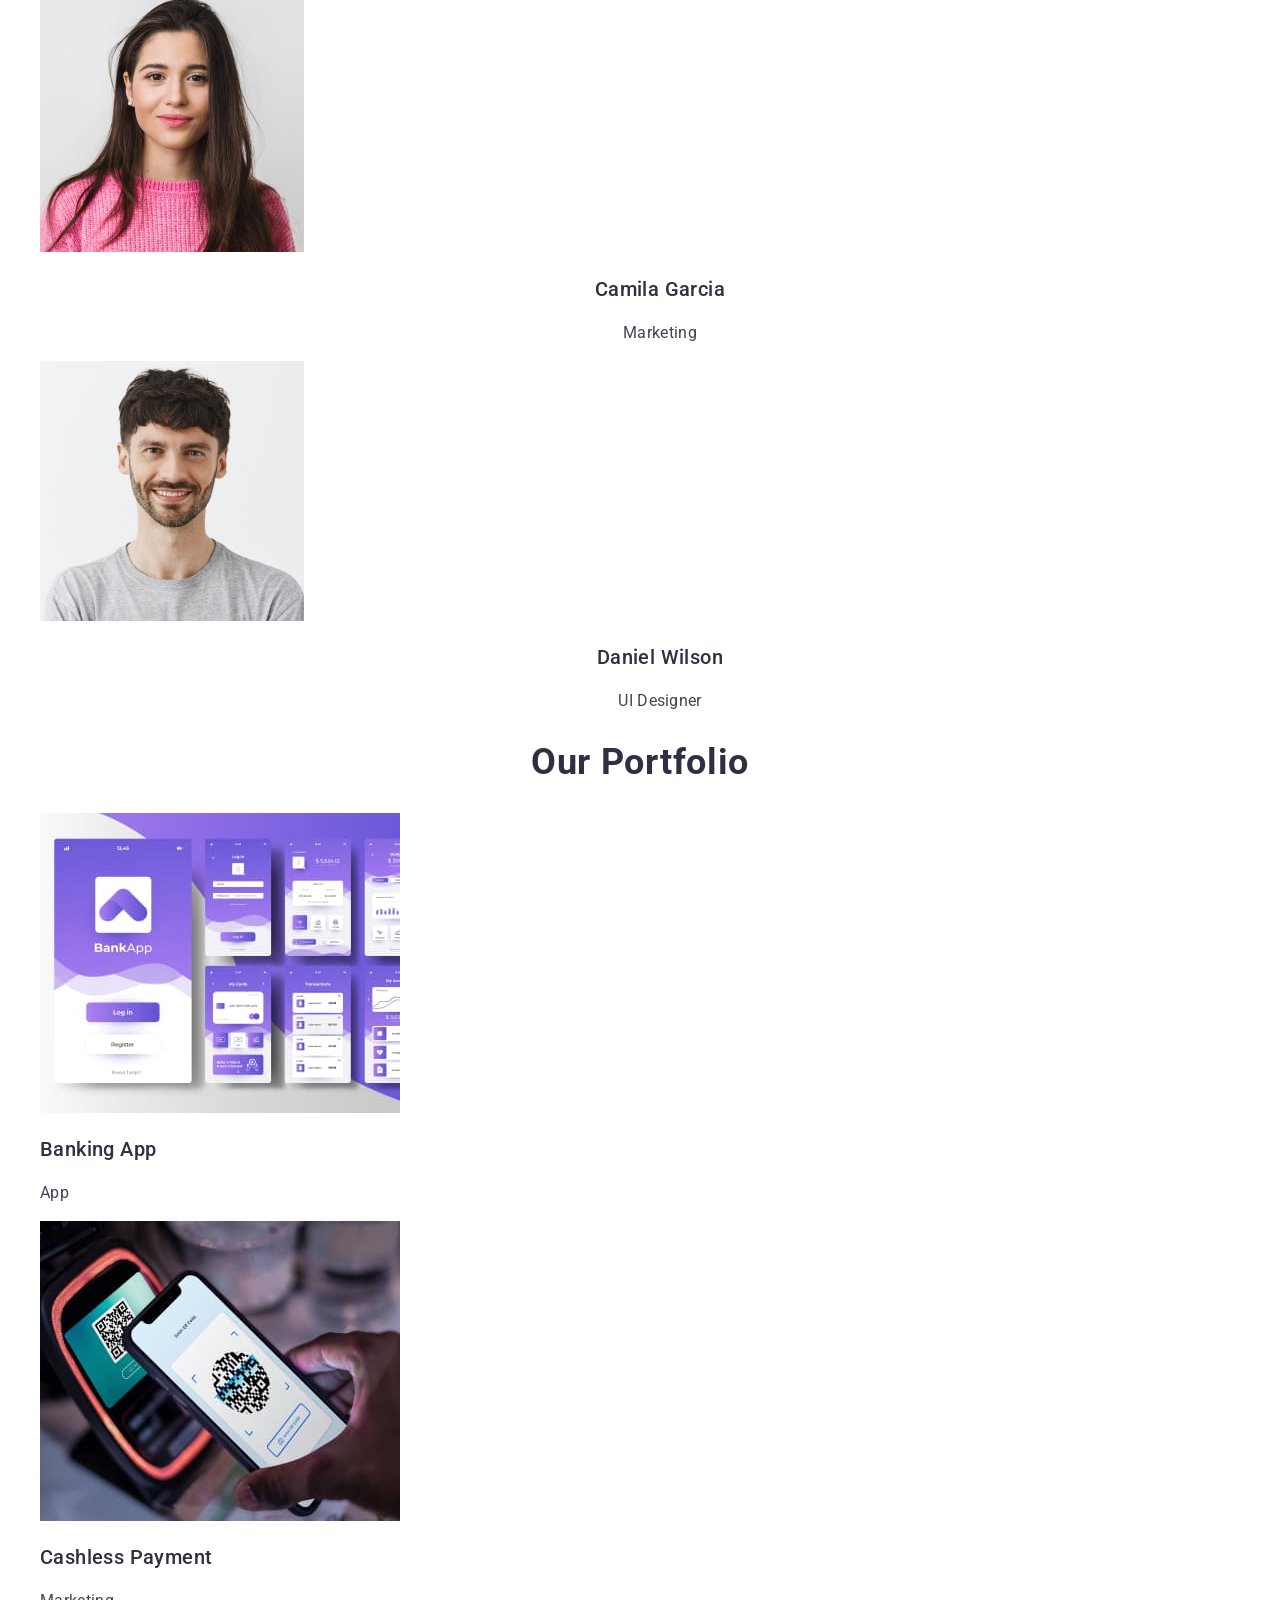
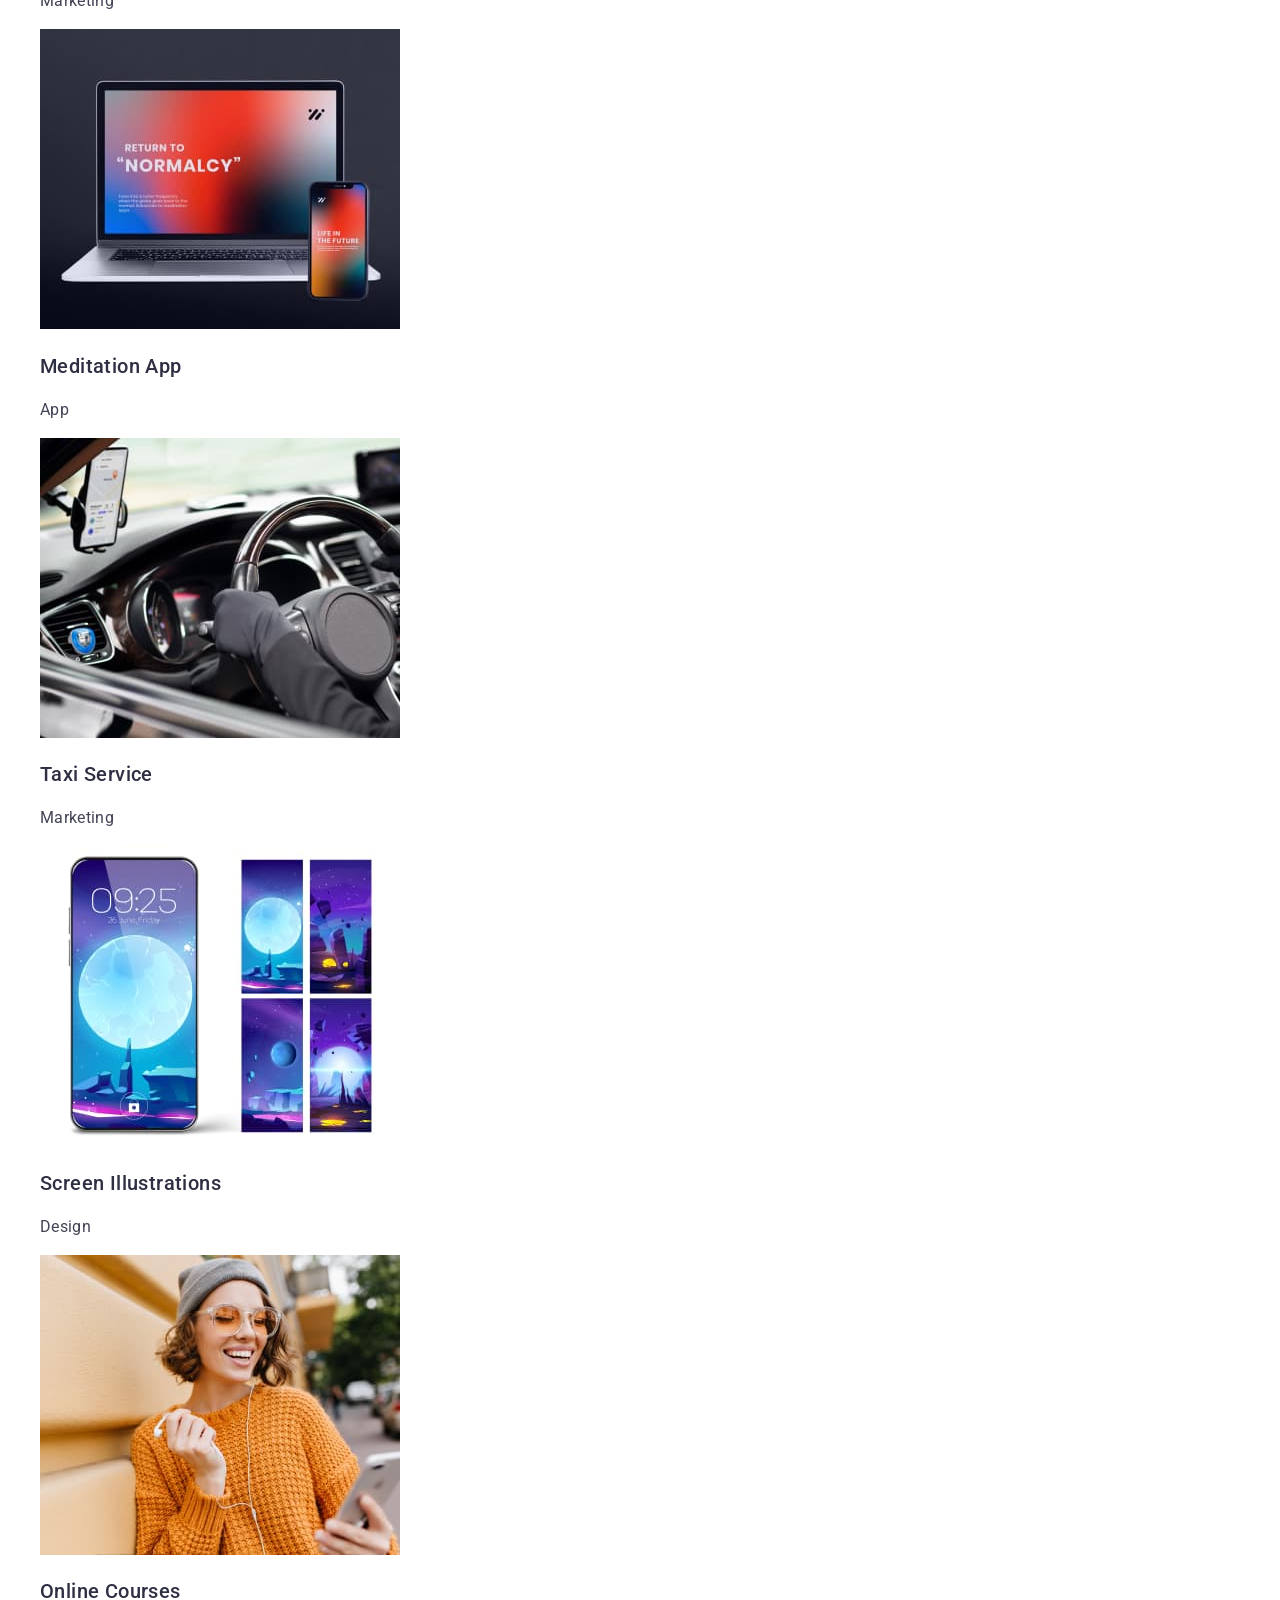
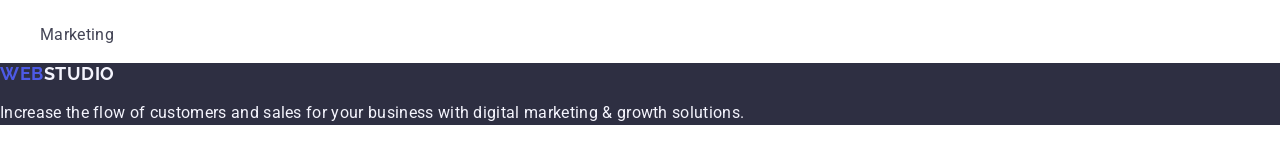
==== commit c2fc69fe: "Initial commit" ====
--- a/index.html
+++ b/index.html
@@ -1,114 +1,229 @@
 <!DOCTYPE html>
 <html lang="en">
-<head>
-    <meta charset="UTF-8">
-    <meta http-equiv="X-UA-Compatible" content="IE=edge">
-    <meta name="viewport" content="width=device-width, initial-scale=1.0">
-    <title>WebStudio</title>
-    <link rel="preconnect" href="https://fonts.googleapis.com">
-    <link rel="preconnect" href="https://fonts.gstatic.com" crossorigin>
-    <link href="https://fonts.googleapis.com/css2?family=Raleway:wght@800&family=Roboto:wght@400;500;700;900&display=swap" rel="stylesheet">
-    <link rel="stylesheet" href="https://cdnjs.cloudflare.com/ajax/libs/modern-normalize/1.1.0/modern-normalize.min.css" integrity="sha512-wpPYUAdjBVSE4KJnH1VR1HeZfpl1ub8YT/NKx4PuQ5NmX2tKuGu6U/JRp5y+Y8XG2tV+wKQpNHVUX03MfMFn9Q==" crossorigin="anonymous" referrerpolicy="no-referrer" />
-    <link rel="stylesheet" href="./css/styles.css">
-</head>
-<body class="">
-    <!--Page header -->
-    <header class="header-section">
-    <!-- Logo text, navigation and contakts-->
-           <div class="conteiner">
-                <nav class="header-navigation">
-                    <a href="" class="header-logo link">Web<span class="span-logo">Studio</span></a>
-                        <ul class="header-list list">
-                          <li class="header-item"><a class="header-link link" href="">Studio</a></li>
-                          <li class="header-item"><a class="header-link link" href="./portfolio.html">Portfolio</a></li>
-                          <li class="header-item"><a class="header-link link" href="">Contacts</a></li>
-                        </ul>   
-                </nav>
-                 <a class="header-mail link" href="">info@devstudio.com</a>
-                 <a class="header-tel link" href="tel:+110001111111">+11 (000) 111-11-11</a>
-           </div> 
+  <head>
+    <meta charset="UTF-8" />
+    <meta name="viewport" content="width=device-width, initial-scale=1.0" />
+    <title>Web Studio</title>
+    <link rel="preconnect" href="https://fonts.googleapis.com" />
+    <link rel="preconnect" href="https://fonts.gstatic.com" crossorigin />
+    <link
+      href="https://fonts.googleapis.com/css2?family=Raleway:wght@700&family=Roboto:wght@400;500;700&display=swap"
+      rel="stylesheet"
+    />
+    <link
+      rel="stylesheet"
+      href="https://cdn.jsdelivr.net/npm/modern-normalize@2.0.0/modern-normalize.min.css"
+    />
+
+    <link rel="stylesheet" href="./css/styles.css" />
+  </head>
+  <body>
+    <!--Top line-->
+    <header class="header">
+      <nav class="header-navigation">
+        <a class="header-logo" href="./index.html"
+          >Web<span class="header-logo-span">Studio</span></a
+        >
+        <ul class="header-menu-list">
+          <li class="header-menu-item">
+            <a class="header-menu-link" href="./index.html">Studio</a>
+          </li>
+          <li class="header-menu-item">
+            <a class="header-menu-link" href="">Portfolio</a>
+          </li>
+          <li class="header-menu-item">
+            <a class="header-menu-link" href="">Contacts</a>
+          </li>
+        </ul>
+      </nav>
+      <address class="address-list">
+        <ul class="address-menu-list">
+          <li class="addres-menu-item">
+            <a class="address-menu-link" href="mailto:info@devstudio.com"
+              >info@devstudio.com</a
+            >
+          </li>
+          <li class="addres-menu-item">
+            <a class="address-menu-link" href="tel:+110001111111"
+              >+11 (000) 111-11-11</a
+            >
+          </li>
+        </ul>
+      </address>
     </header>
-    <!--section 1 main page -->
-    <main class="">
-        <section class="first-section">
-           <div class="conteiner">
-                <h1 class="first-section-title">Effective Solutions <br> for Your Business</h1>
-                <button type="button" class="first-section-btn">Order Service</button>
-           </div>
-        </section>
-    <!--section 2 main page -->
-            <section class="secound-section">
-             <div class="conteiner">
-                    <h2 class="secound-section-title visually-hidden">Descibshion benefits</h2>
-                    <ul class="secound-section-list list">
-                        <li class="secound-section-item">
-                            <h3 class="secound-section-subtitle">Strategy</h3>
-                            <p class="secound-section-text">Our goal is to identify the business problem to walk away with the perfect and creative solution. </p>
-                        </li>
-                        <li class="secound-section-item">
-                            <h3 class="secound-section-subtitle">Punctuality</h3>
-                            <p class="secound-section-text">Bring the key message to the brand's audience for the best price within the shortest possible time.</p>
-                        </li>
-                        <li class="secound-section-item">
-                            <h3 class="secound-section-subtitle">Diligence</h3>
-                            <p class="secound-section-text">Research and confirm brands that present the strongest digital growth opportunities and minimize risk.</p>
-                        </li>
-                        <li class="secound-section-item">
-                            <h3 class="secound-section-subtitle">Technologies</h3>
-                            <p class="secound-section-text">Design practice focused on digital experiences. We bring forth a deep passion for problem-solving.</p>
-                        </li>
-                    </ul>
-             </div>
-            </section>
-    <!--section 3 main page -->
-            <section class="third-section">
-               <div class="conreiner">
-                    <h4 class="third-section-title">What are we doing</h4>
-                    <ul class="third-section-list list">
-                        <li class="third-section-item">
-                            <img src="./img/img1.jpg" alt="broadcast on computer" width="360"></li>
-                        <li class="third-section-item">
-                            <img src="./img/img2.jpg" alt="screen message" width="360"></li>
-                        <li class="third-section-item">
-                            <img src="./img/img3.jpg" alt="phone in hand" width="360"></li>
-                    </ul>
-               </div>
-            </section>
-    <!--section 4 main page -->
-        <section class="fourth-section">
-           <div class="conteiner">
-                <h5 class="fourth-section-title">Our Team</h5>
-                <ul class="fourth-section-list list">
-                    <li class="fourth-section-item">
-                        <img class="" src="./img/ourteam1.jpg" alt="man with beard and mustache" width="264">
-                        <h3 class="fourth-section-name">Mark Guerrero</h3>
-                        <p class="fourth-section-pretitle">Product Designer</p>
-                    </li>
-                    <li>
-                        <img class="" src="./img/ourteam2.jpg" alt="smiling man" width="264">
-                        <h3 class="fourth-section-name">Tom Ford</h3>
-                        <p class="fourth-section-pretitle">Frontend Developer</p>
-                    </li>
-                    <li>
-                        <img class="" src="./img/ourteam3.jpg" alt="woman in pink sweater" width="264">
-                        <h3 class="fourth-section-name">Camila Garcia</h3>
-                        <p class="fourth-section-pretitle">Marketing</p>
-                    </li>
-                    <li>
-                        <img class="" src="./img/ourteam4.jpg" alt="toung man in a t-shirt" width="264">
-                        <h3 class="fourth-section-name">Daniel Wilson</h3>
-                        <p class="fourth-section-pretitle">UI Designer</p>
-                    </li>
-                </ul>
-           </div>
-        </section>
+
+    <main>
+      <!--First Section-->
+      <section class="hero">
+        <h1 class="hero-title">Effective Solutions for Your Business</h1>
+        <button class="hero-btn" type="button">Order Service</button>
+      </section>
+
+      <!--Second section-->
+      <section class="features">
+        <h2 class="visually-hidden">Our features</h2>
+        <ul class="features-menu-list">
+          <li class="features-menu-item">
+            <h3 class="features-menu-subtitle">Strategy</h3>
+            <p class="features-menu-text">
+              Our goal is to identify the business problem to walk away with the
+              perfect and creative solution.
+            </p>
+          </li>
+          <li class="features-menu-item">
+            <h3 class="features-menu-subtitle">Punctuality</h3>
+            <p class="features-menu-text">
+              Bring the key message to the brand's audience for the best price
+              within the shortest possible time.
+            </p>
+          </li>
+          <li class="features-menu-item">
+            <h3 class="features-menu-subtitle">Diligence</h3>
+            <p class="features-menu-text">
+              Research and confirm brands that present the strongest digital
+              growth opportunities and minimize risk.
+            </p>
+          </li>
+          <li class="features-menu-item">
+            <h3 class="features-menu-subtitle">Technologies</h3>
+            <p class="features-menu-text">
+              Design practice focused on digital experiences. We bring forth a
+              deep passion for problem-solving.
+            </p>
+          </li>
+        </ul>
+      </section>
+
+      <!--Third cection-->
+      <section class="team">
+        <h2 class="team-title">Our Team</h2>
+        <ul class="team-menu-list">
+          <li class="team-menu-item">
+            <img
+              class="team-menu-img"
+              src="./images/img1.jpg"
+              alt="man with a dark beard in a light blue shirt"
+              width="264"
+            />
+            <h3 class="team-menu-subtitle">Mark Guerrero</h3>
+            <p class="team-menu-text">Product Designer</p>
+          </li>
+          <li class="team-menu-item">
+            <img
+              class="team-menu-img"
+              src="./images/img2.jpg"
+              alt="man with blond hair and beautiful smile"
+              width="264"
+            />
+            <h3 class="team-menu-subtitle">Tom Ford</h3>
+            <p class="team-menu-text">Frontend Developer</p>
+          </li>
+          <li class="team-menu-item">
+            <img
+              class="team-menu-img"
+              src="./images/img3.jpg"
+              alt="woman in a pink jacket with long dark hair"
+              width="264"
+            />
+            <h3 class="team-menu-subtitle">Camila Garcia</h3>
+            <p class="team-menu-text">Marketing</p>
+          </li>
+          <li class="team-menu-item">
+            <img
+              class="team-menu-img"
+              src="./images/img4.jpg"
+              alt="young smiling guy in a gray jacket"
+              width="264"
+            />
+            <h3 class="team-menu-subtitle">Daniel Wilson</h3>
+            <p class="team-menu-text">UI Designer</p>
+          </li>
+        </ul>
+      </section>
+
+      <!--Fourth cection-->
+      <section class="portfolio" id="portfolio">
+        <h2 class="portfolio-title">Our Portfolio</h2>
+        <ul class="portfolio-menu-list">
+          <li class="portfolio-menu-item">
+            <img
+              class="portfolio-menu-img"
+              src="./images/portfolio1.jpg"
+              alt="bank app"
+              width="360"
+              height="300"
+            />
+            <h3 class="portfolio-menu-subtitle">Banking App</h3>
+            <p class="portfolio-menu-text">App</p>
+          </li>
+          <li class="portfolio-menu-item">
+            <img
+              class="portfolio-menu-img"
+              src="./images/portfolio2.jpg"
+              alt="qr scanner "
+              width="360"
+              height="300"
+            />
+            <h3 class="portfolio-menu-subtitle">Cashless Payment</h3>
+            <p class="portfolio-menu-text">Marketing</p>
+          </li>
+          <li class="portfolio-menu-item">
+            <img
+              class="portfolio-menu-img"
+              src="./images/portfolio3.jpg"
+              alt="notebook and phone"
+              width="360"
+              height="300"
+            />
+            <h3 class="portfolio-menu-subtitle">Meditation App</h3>
+            <p class="portfolio-menu-text">App</p>
+          </li>
+          <li class="portfolio-menu-item">
+            <img
+              class="portfolio-menu-img"
+              src="./images/portfolio4.jpg"
+              alt="car inside"
+              width="360"
+              height="300"
+            />
+            <h3 class="portfolio-menu-subtitle">Taxi Service</h3>
+            <p class="portfolio-menu-text">Marketing</p>
+          </li>
+          <li class="portfolio-menu-item">
+            <img
+              class="portfolio-menu-img"
+              src="./images/portfolio5.jpg"
+              alt="screen photo "
+              width="360"
+              height="300"
+            />
+            <h3 class="portfolio-menu-subtitle">Screen Illustrations</h3>
+            <p class="portfolio-menu-text">Design</p>
+          </li>
+          <li class="portfolio-menu-item">
+            <img
+              class="portfolio-menu-img"
+              src="./images/portfolio6.jpg"
+              alt="beautiful girl"
+              width="360"
+              height="300"
+            />
+            <h3 class="portfolio-menu-subtitle">Online Courses</h3>
+            <p class="portfolio-menu-text">Marketing</p>
+          </li>
+        </ul>
+      </section>
     </main>
-    <!-- footer -->
+
+    <!--Footer-->
     <footer class="footer">
-       <div class="conteiner">
-            <a href="" class="footer-logo link">Web<span class="span-footer-logo">Studio</span></a>
-            <p class="footer-text">Increase the flow of customers and sales for your business with digital marketing & growth solutions.</p>
-       </div>
+      <a class="footer-logo" href="./index.html"
+        >Web<span class="footer-logo-span">Studio</span></a
+      >
+      <p class="footer-text">
+        Increase the flow of customers and sales for your business with digital
+        marketing & growth solutions.
+      </p>
     </footer>
-</body>
-</html>+  </body>
+</html>
--- a/css/styles.css
+++ b/css/styles.css
@@ -1,387 +1,239 @@
-:root {
-   --title-color: #2E2F42;
-   --text-color: #434455;
-}
-
-p, 
-h1, 
-h2, 
-h3, 
-h4, 
-h5, 
-h6 {
-   margin: 0;
-}
-
-ul, ol {
-   margin: 0;
-   padding-left: 0;
-}
-
-img{
-   display: block;
-}
-
-/* Page 1 */
 body {
-    font-family: 'Roboto', sans-serif;
-    font-size: 16px;
-    font-weight: 500;
-    color: #2E2F42;
-}
-
-.list { 
-   list-style: none;
-}
-
-.link {
-   text-decoration: none;
-}
-.visually-hidden {
-   position: absolute;
-   width: 1px;
-   height: 1px;
-   margin: -1px;
-   border: 0;
-   padding: 0;
-   
-   white-space: nowrap;
-   clip-path: inset(100%);
-   clip: rect(0 0 0 0);
-   overflow: hidden;
- }
-
- .conteiner {
-   width: 1158px;
-   padding-left: 15px;
-   padding-right: 15px;
-   outline: 1px solid red;
-   margin: 0 auto;
-}
-
-/* Page 1 header */
-.header-section {
-   background: #FFFFFF;
-   padding-top: 24px;
-   padding-bottom: 24px;
-}
-
-.header-section > .conteiner{
-   display: flex;
+  font-family: "Roboto", sans-serif;
+  color: #434455;
+  background: #fff;
+}
+
+ul {
+  list-style: none;
+}
+
+a {
+  text-decoration: none;
+}
+
+/* =Top line= */
+
+.header {
 }
 
 .header-navigation {
-   display: flex;
-   align-items: center;
-   margin-right: auto;
-}
+}
+
 .header-logo {
-   font-family: 'Raleway', sans-serif;
-   font-style: normal;
-   font-weight: 800;
-   font-size: 18px;
-   line-height: 1.33;
-   display: flex;
-   align-items: center;
-   letter-spacing: 0.03em;
-   text-transform: uppercase;
-   color: #4D5AE5;
-}
-.span-logo{
-   font-family: 'Raleway', sans-serif;
-   font-style: normal;
-   font-weight: 800;
-   font-size: 18px;
-   line-height: 1.33;
-   display: flex;
-   align-items: center;
-   letter-spacing: 0.03em;
-   text-transform: uppercase;
-   color: #2E2F42;
-   margin-right: 76px;
-}
-.header-list {
-   display: flex;
-   gap: 40px;
-}
-.header-item {
-}
-.header-link {
-   font-weight: 500;
-   font-size: 16px;
-   line-height: 1.5;
-   letter-spacing: 0.02em;
-   color: #2E2F42;
-}
-.header-mail {
-   font-weight: 400;
-   font-size: 16px;
-   line-height: 1.5;
-   letter-spacing: 0.02em;
-   color: #434455;
-   margin-right: 40px;
-}
-
-.header-tel {
-   font-weight: 400;
-   font-size: 16px;
-   line-height: 1.5;
-   letter-spacing: 0.02em;
-   color: #434455;
-}
-
-.header-mail:hover,
-.header-mail:focus {
-   color: #4D5AE5;
-}
-
-.header-tel:hover,
-.header-tel:focus {
-   color: #4D5AE5;
-}
-
-/* section 1 main page 1 */
-
-.first-section {
-   background-color: #2E2F42;;
-}
-.first-section-title {
-   font-weight: 700;
-   font-size: 56px;
-   line-height: 1.07;
-   text-align: center;
-   letter-spacing: 0.02em;
-   color: #FFFFFF;
-   padding-top: 188px;
-   margin-bottom: 48px;
-}
-.first-section-btn {
-   font-family: inherit;
-   font-style: normal;
-   font-weight: 500;
-   font-size: 16px;
-   line-height: 1.5;
-
-   align-items: center;
-   letter-spacing: 0.04em;
-   color: #FFFFFF;
-   cursor: pointer;
-   background: #4D5AE5;
-   box-shadow: 0px 4px 4px rgba(0, 0, 0, 0.15);
-   border-radius: 4px;
-   min-width: 169px;
-   height: 56px;
-   margin: auto;
-}
-.first-section-btn:hover {
-   background: #404BBF;
-}
-.first-section-btn:focus {
-   background: #404BBF;
-}
-/* section 2 main page 1 */
-
-.secound-section {
-   background: #E5E5E5;
-}
-.secound-section-title {
-}
-.secound-section-list {
-}
-.secound-section-item {
-}
-.secound-section-subtitle {
-   font-weight: 500;
-   font-size: 20px;
-   line-height: 1.20;
-   letter-spacing: 0.02em;
-   color: var(--title-color);
-   padding-top: 120px;
-   margin-bottom: 32px;
-}
-.secound-section-text {
-   font-weight: 400;
-   font-size: 16px;
-   line-height: 1.50;
-   letter-spacing: 0.02em;
-   color: var(--text-color);
-   padding-bottom: 120px;
-}
-
-/* section 3 main page 1 */
-
-.third-section {
-   background: #E5E5E5;
-}
-.third-section-title {
-   font-weight: 700;
-   font-size: 36px;
-   line-height: 1.11;
-   text-align: center;
-   letter-spacing: 0.02em;
-   text-transform: capitalize;
-   color: var(--title-color);
-   padding-top: 120px;
-   margin-bottom: 112px;
-}
-.third-section-list {
-   padding-bottom: 120px;
-}
-.list {
-}
-.third-section-item {
-   padding-bottom: 120px;
-}
-
-/* section 4 main page 1 */
-
-.fourth-section {
-   background: #F4F4FD;
-}
-.fourth-section-title {
-   font-weight: 700;
-   font-size: 36px;
-   line-height: 1.1;
-   text-align: center;
-   letter-spacing: 0.02em;
-   text-transform: capitalize;
-   color: var(--title-color);
-   padding-top: 120px;
-   margin-bottom: 72px;
-}
-.fourth-section-list {
-}
-.list {
-}
-.fourth-section-item {
-
-}
-.fourth-section-name {
-   font-weight: 500;
-   font-size: 20px;
-   line-height: 1.20;
-   text-align: center;
-   letter-spacing: 0.02em;
-   color: var(--title-color);
-}
-.fourth-section-pretitle {
-   font-weight: 400;
-   font-size: 16px;
-   line-height: 1.50x;
-   text-align: center;
-   letter-spacing: 0.02em;
-   color: var(--text-color);
-   padding-bottom: 152px;
-}
-
-/* footer*/
-
-.footer{
-   background: #2E2F42;
+  font-family: "Raleway", sans-serif;
+  color: #4d5ae5;
+  font-size: 18px;
+  font-weight: 700;
+  line-height: 1.17; /* 116.667% */
+  letter-spacing: 0.03em;
+  text-transform: uppercase;
+}
+
+.header-logo-span {
+  font-family: "Raleway", sans-serif;
+  color: #2e2f42;
+  font-family: Raleway;
+  font-size: 18px;
+  font-weight: 700;
+  line-height: 1.17; /* 116.667% */
+  letter-spacing: 0.03em;
+  text-transform: uppercase;
+}
+
+.header-menu-list {
+}
+
+.header-menu-item {
+}
+
+.header-menu-link {
+  font-size: 16px;
+  font-weight: 500;
+  line-height: 1.5; /* 150% */
+  letter-spacing: 0.02em;
+  color: #2e2f42;
+}
+
+.header-menu-link:hover,
+.header-menu-link:focus {
+  color: #404bbf;
+}
+
+.address-list {
+  font-style: normal;
+}
+
+.address-menu-list {
+}
+
+.addres-menu-item {
+}
+
+.address-menu-link {
+  font-size: 16px;
+  font-weight: 400;
+  line-height: 1.5; /* 150% */
+  letter-spacing: 0.02em;
+  color: #434455;
+}
+
+.address-menu-link:hover,
+.address-menu-link:focus {
+  color: #404bbf;
+}
+
+/* =First Section= */
+
+.hero {
+  background-color: #2e2f42;
+}
+.hero-title {
+  color: var(--WHITE, #fff);
+  text-align: center;
+  font-size: 56px;
+  font-weight: 700;
+  line-height: 1.07; /* 107.143% */
+  letter-spacing: 0.02em;
+}
+.hero-btn {
+  color: var(--WHITE, #fff);
+  font-family: inherit;
+  font-size: 16px;
+  font-weight: 500;
+  line-height: 24px; /* 150% */
+  letter-spacing: 0.64px;
+  cursor: pointer;
+  background-color: #4d5ae5;
+}
+
+.hero-btn:hover,
+.hero-btn:focus {
+  background-color: #404bbf;
+}
+
+/* =Second section= */
+
+.features {
+}
+
+.features-menu-list {
+}
+
+.features-menu-item {
+}
+
+.features-menu-subtitle {
+  color: #2e2f42;
+  font-size: 20px;
+  font-weight: 500;
+  line-height: 1.2; /* 120% */
+  letter-spacing: 0.02em;
+}
+.features-menu-text {
+  color: #434455;
+  font-size: 16px;
+  line-height: 1.5; /* 150% */
+  letter-spacing: 0.02em;
+}
+
+/* =Third section= */
+
+.team {
+  background: #f4f4fd;
+}
+.team-title {
+  color: #2e2f42;
+  text-align: center;
+  font-size: 36px;
+  font-weight: 700;
+  line-height: 1.11; /* 111.111% */
+  letter-spacing: 0.02em;
+  text-transform: capitalize;
+}
+.team-menu-list {
+  background-color: #ffffff;
+}
+.team-menu-item {
+  background-color: #ffffff;
+}
+.team-menu-img {
+}
+.team-menu-subtitle {
+  color: #2e2f42;
+  text-align: center;
+  font-size: 20px;
+  font-weight: 500;
+  line-height: 1.2; /* 120% */
+  letter-spacing: 0.02em;
+}
+.team-menu-text {
+  color: #434455;
+  text-align: center;
+  font-size: 16px;
+  line-height: 1.5; /* 150% */
+  letter-spacing: 0.02em;
+}
+
+/* =Fourth section= */
+
+.portfolio {
+}
+.portfolio-title {
+  color: #2e2f42;
+  text-align: center;
+  font-size: 36px;
+  font-weight: 700;
+  line-height: 1.11; /* 111.111% */
+  letter-spacing: 0.02em;
+  text-transform: capitalize;
+}
+.portfolio-menu-list {
+}
+.portfolio-menu-item {
+}
+.portfolio-menu-img {
+}
+.portfolio-menu-subtitle {
+  color: #2e2f42;
+  font-size: 20px;
+  font-weight: 500;
+  line-height: 1.2; /* 120% */
+  letter-spacing: 0.02em;
+}
+.portfolio-menu-text {
+  color: #434455;
+  font-size: 16px;
+  line-height: 1.5;
+  letter-spacing: 0.02em;
+}
+
+/* =Footer= */
+
+.footer {
+  background: #2e2f42;
 }
 .footer-logo {
-   font-family: 'Raleway', sans-serif;
-   font-style: normal;
-   font-weight: 800;
-   font-size: 18px;
-   line-height: 1.16;
-   display: flex;
-   align-items: center;
-   letter-spacing: 0.03em;
-   text-transform: uppercase;
-   color: #4D5AE5;
-   padding-top: 120px;
-   margin-bottom: 38px;
-}
-
-.span-footer-logo{
-   font-family: 'Raleway', sans-serif;
-   font-style: normal;
-   font-weight: 800;
-   font-size: 18px;
-   line-height: 1.16;
-   display: flex;
-   align-items: center;
-   letter-spacing: 0.03em;
-   text-transform: uppercase;
-   color: #F4F4FD;
-   padding-top: 100px;
-   margin-bottom: 38px;
-}
-
+  font-family: "Raleway", sans-serif;
+  color: #4d5ae5;
+  font-size: 18px;
+  font-weight: 700;
+  line-height: 1.17; /* 116.667% */
+  letter-spacing: 0.03em;
+  text-transform: uppercase;
+}
+.footer-logo-span {
+  font-family: "Raleway", sans-serif;
+  color: #f4f4fd;
+  font-size: 18px;
+  font-weight: 700;
+  line-height: 1.16; /* 116.667% */
+  letter-spacing: 0.03em;
+  text-transform: uppercase;
+}
 .footer-text {
-   font-weight: 400;
-   font-size: 16px;
-   line-height: 1.50;
-   letter-spacing: 0.02em;
-   color: #E7E9FC;
-   background: #2E2F42;
-   padding-bottom: 100px;
-}
-
-/* Page 2 header */
-
-/*--Section 1 page 2 */
-.all-page {
-   background: #E5E5E5;
-}
-.navigation {
-}
-.list-button {
-}
-.list-button-item {
-   padding-top: 96px;
-   padding-bottom: 72px;
-}
-.btn {
-   font-family: inherit;
-   font-weight: 500;
-   font-size: 16px;
-   line-height: 1.50;
-   display: flex;
-   align-items: center;
-   text-align: center;
-   letter-spacing: 0.04em;
-   color: #4D5AE5;
-   background: #F4F4FD;
-   cursor: pointer;
-}
-
-.btn:hover {
-   color: #FFFFFF;
-   background: #404BBF;
-}
-
-.btn:focus {
-   color: #FFFFFF;
-   background: #404BBF;
-}
-
-/* Section 2 page 2 */
-
-.title {
-}
-.list-menu {
-   padding-top: 72px;
-   padding-bottom: 120px;
-}
-.list {
-}
-.list-menu-item {
-}
-.list-menu-title {
-   font-weight: 500;
-   font-size: 20px;
-   line-height: 1.20;
-   letter-spacing: 0.02em;
-   color: var(--title-color);
-}
-.list-menu-text {
-   font-weight: 400;
-   font-size: 16px;
-   line-height: 1.50;
-   letter-spacing: 0.02em;
-   color: var(--text-color);
-}
-
-/* footer */
+  color: #f4f4fd;
+  font-size: 16px;
+  line-height: 1.5; /* 150% */
+  letter-spacing: 0.02em;
+}
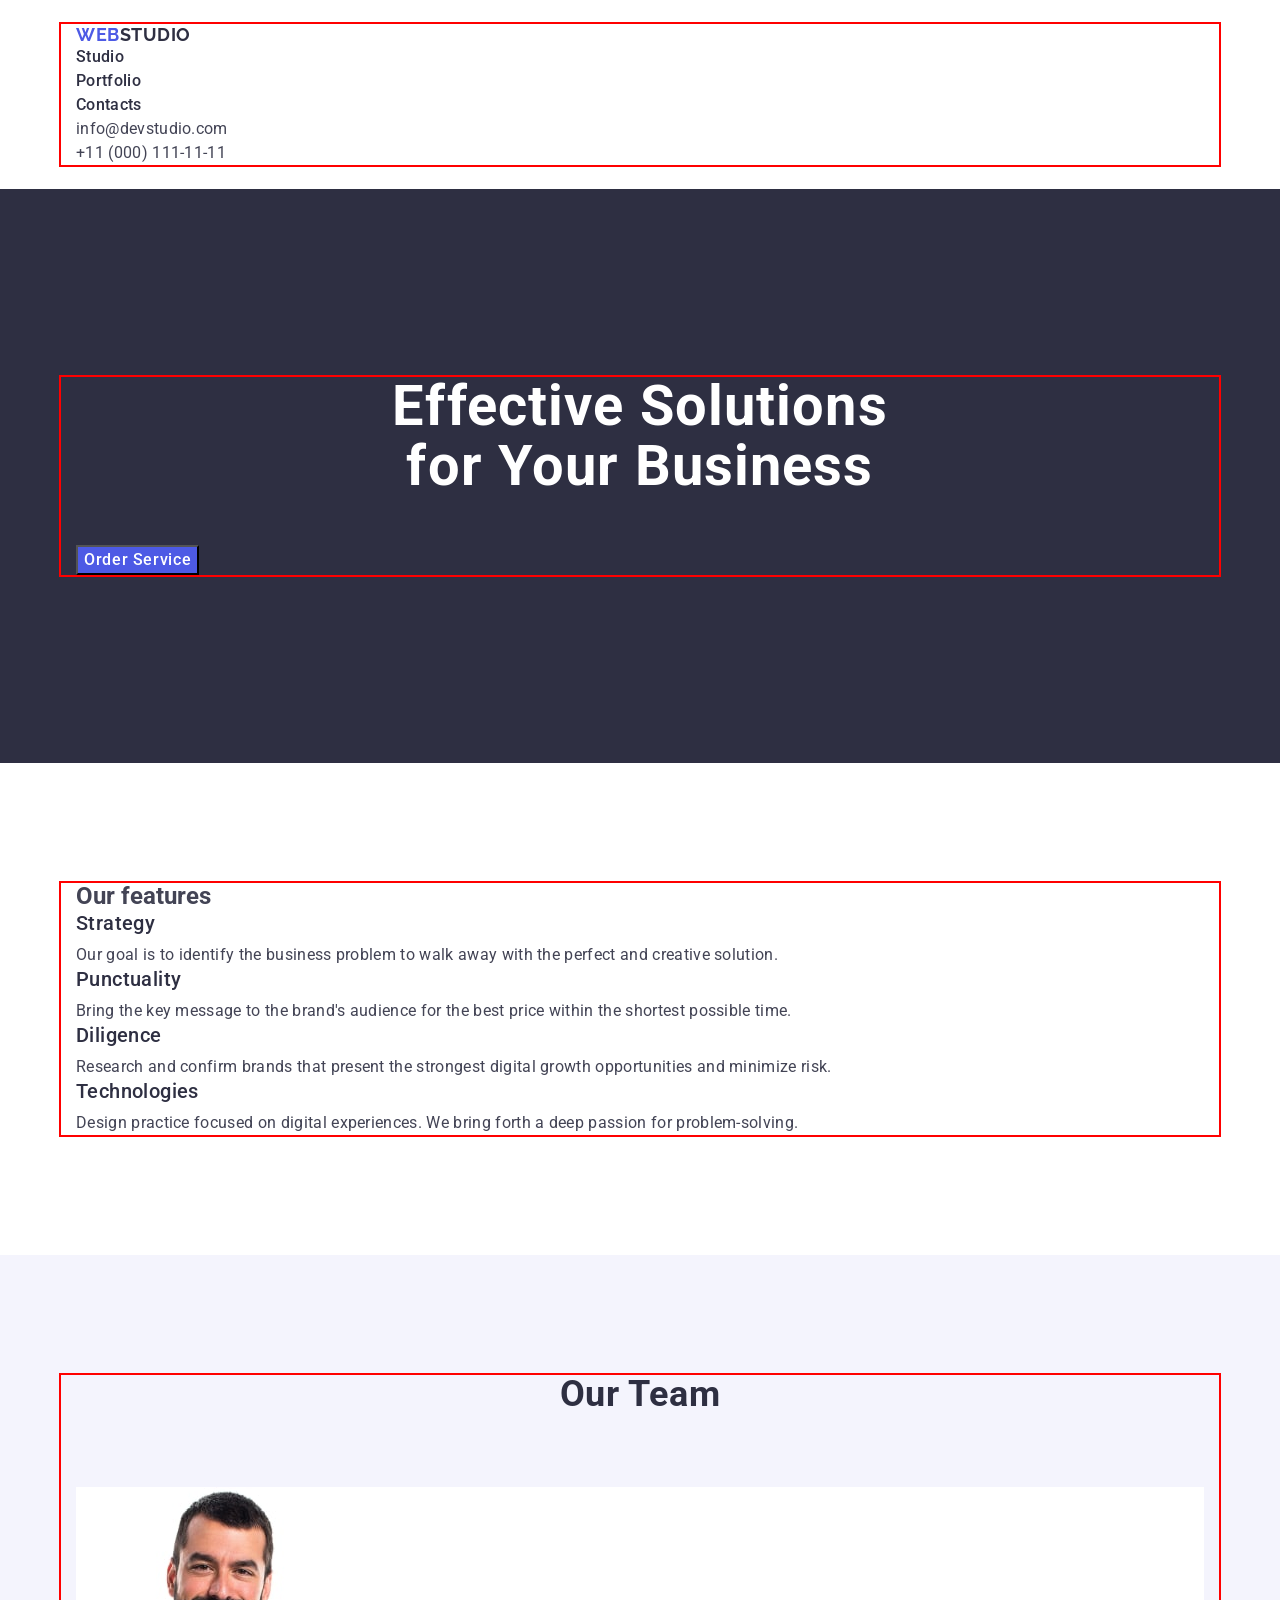
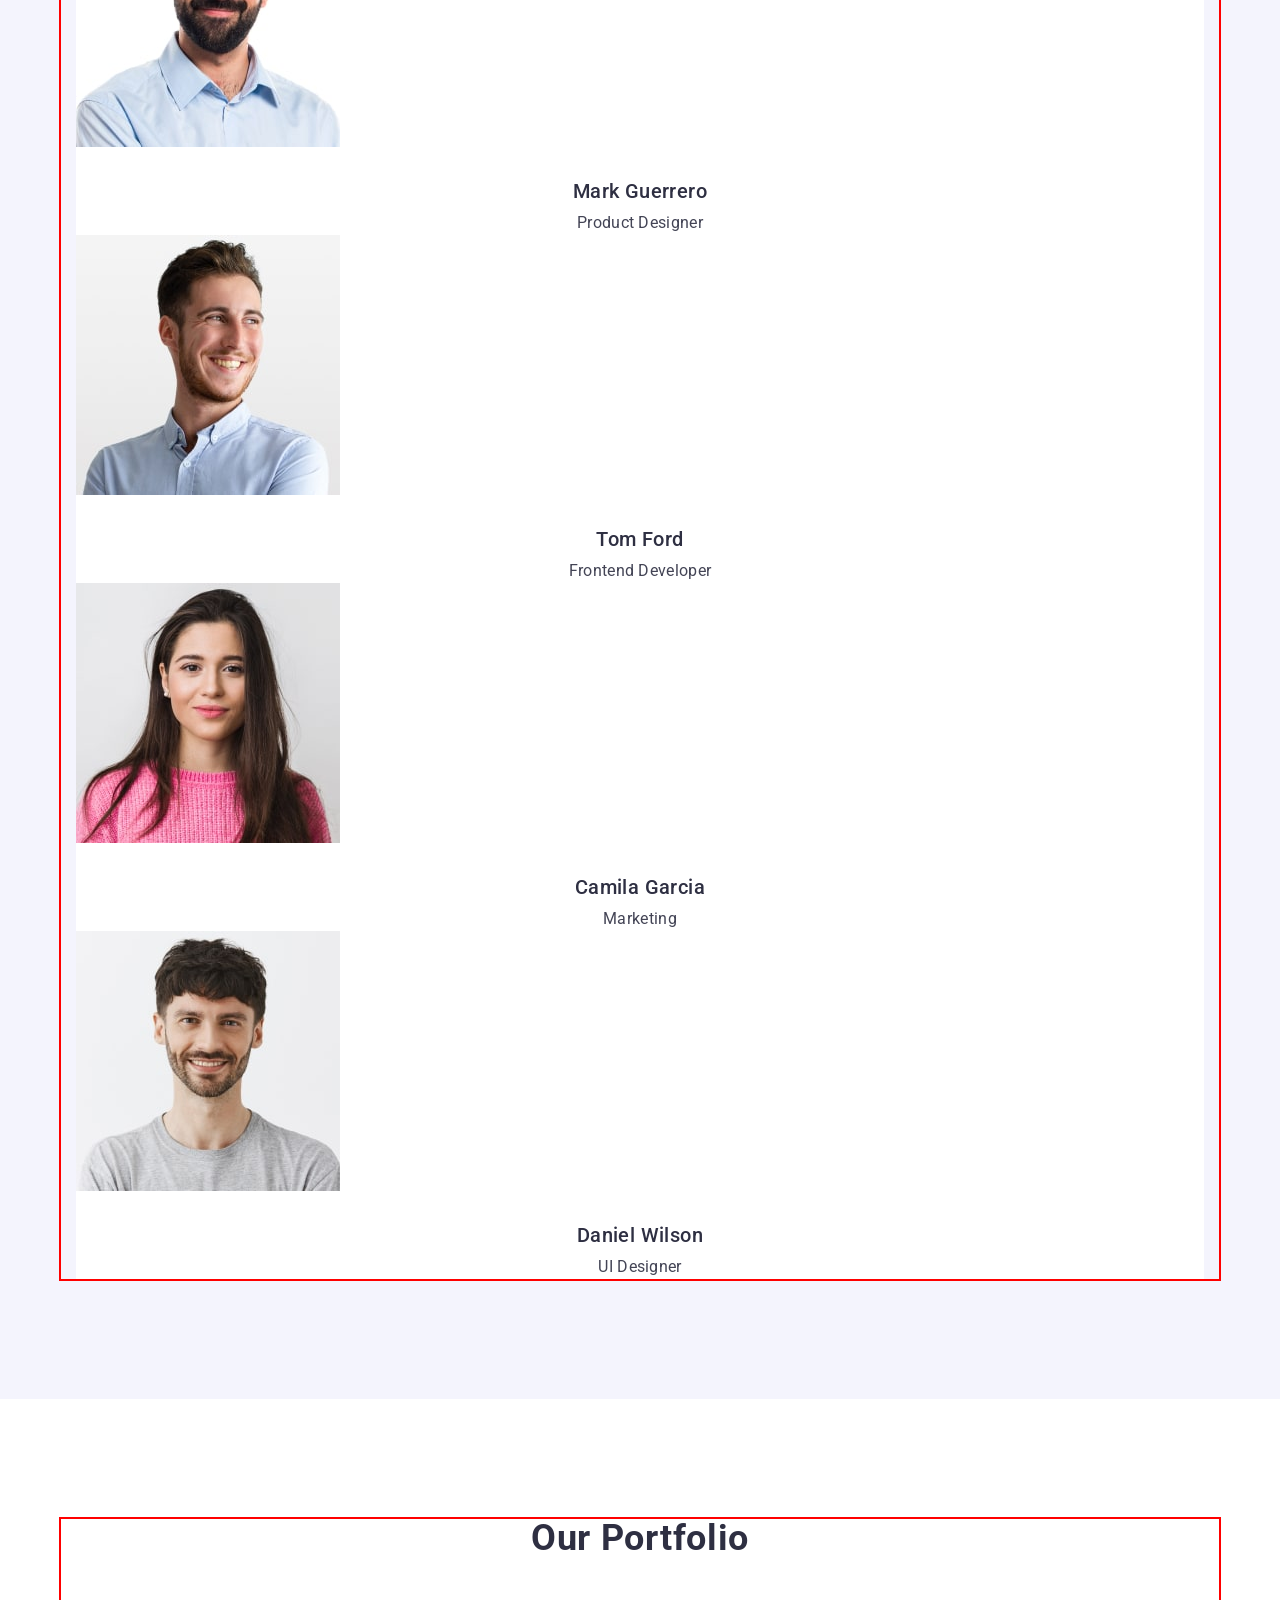
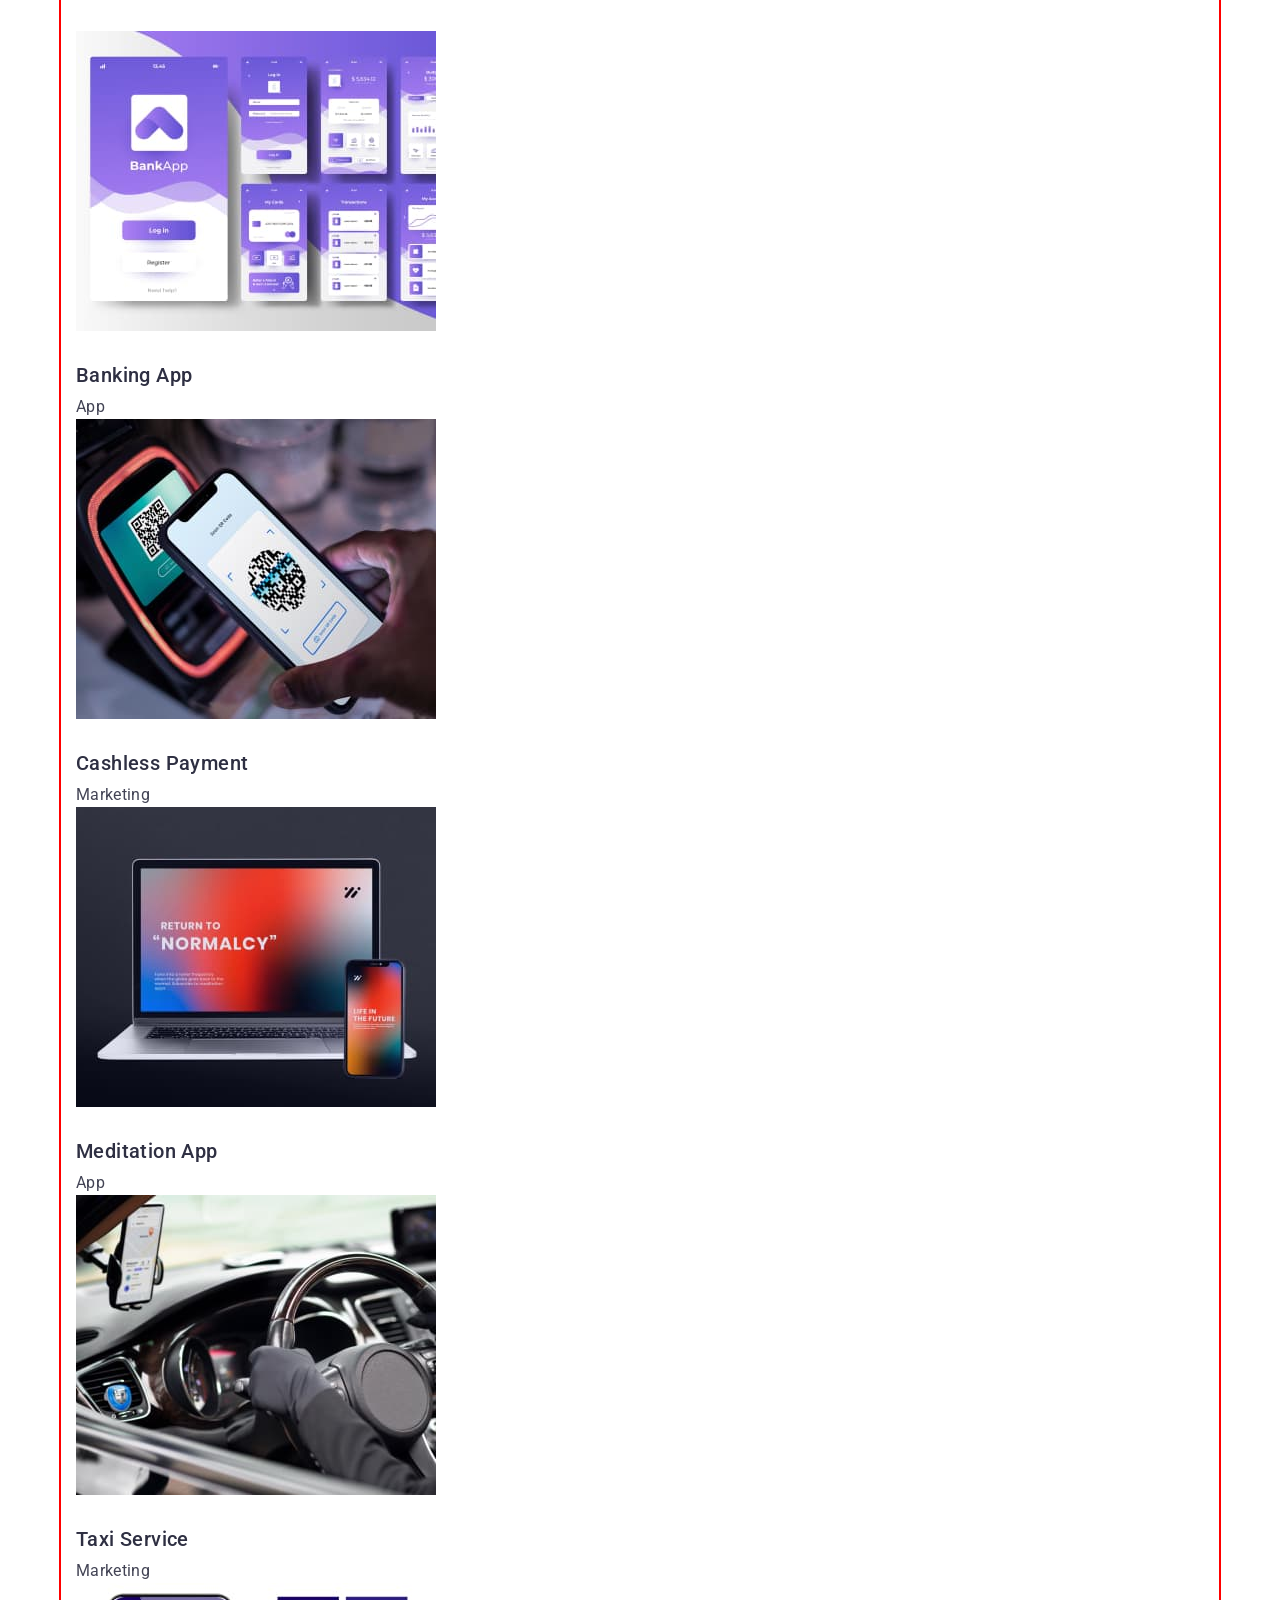
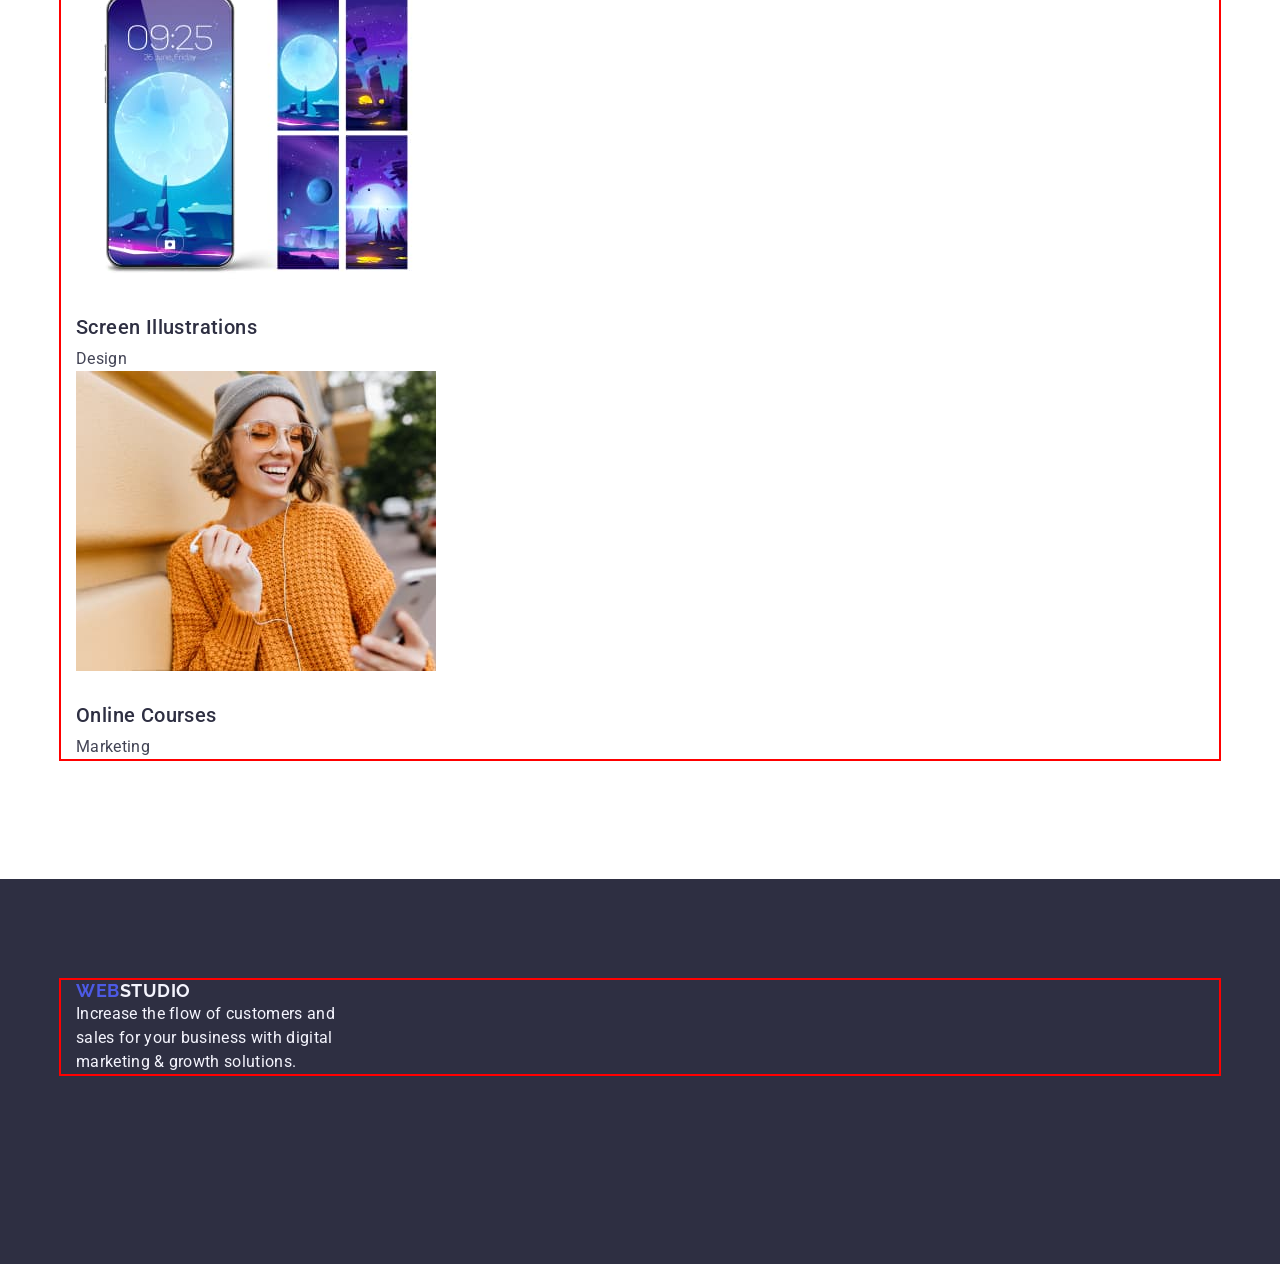
==== commit a9a49338: "add some paddings and margins" ====
--- a/index.html
+++ b/index.html
@@ -20,210 +20,222 @@
   <body>
     <!--Top line-->
     <header class="header">
-      <nav class="header-navigation">
-        <a class="header-logo" href="./index.html"
-          >Web<span class="header-logo-span">Studio</span></a
-        >
-        <ul class="header-menu-list">
-          <li class="header-menu-item">
-            <a class="header-menu-link" href="./index.html">Studio</a>
-          </li>
-          <li class="header-menu-item">
-            <a class="header-menu-link" href="">Portfolio</a>
-          </li>
-          <li class="header-menu-item">
-            <a class="header-menu-link" href="">Contacts</a>
-          </li>
-        </ul>
-      </nav>
-      <address class="address-list">
-        <ul class="address-menu-list">
-          <li class="addres-menu-item">
-            <a class="address-menu-link" href="mailto:info@devstudio.com"
-              >info@devstudio.com</a
-            >
-          </li>
-          <li class="addres-menu-item">
-            <a class="address-menu-link" href="tel:+110001111111"
-              >+11 (000) 111-11-11</a
-            >
-          </li>
-        </ul>
-      </address>
+      <div class="container">
+        <nav class="header-navigation">
+          <a class="header-logo" href="./index.html"
+            >Web<span class="header-logo-span">Studio</span></a
+          >
+          <ul class="header-menu-list">
+            <li class="header-menu-item">
+              <a class="header-menu-link" href="./index.html">Studio</a>
+            </li>
+            <li class="header-menu-item">
+              <a class="header-menu-link" href="">Portfolio</a>
+            </li>
+            <li class="header-menu-item">
+              <a class="header-menu-link" href="">Contacts</a>
+            </li>
+          </ul>
+        </nav>
+        <address class="address-list">
+          <ul class="address-menu-list">
+            <li class="addres-menu-item">
+              <a class="address-menu-link" href="mailto:info@devstudio.com"
+                >info@devstudio.com</a
+              >
+            </li>
+            <li class="addres-menu-item">
+              <a class="address-menu-link" href="tel:+110001111111"
+                >+11 (000) 111-11-11</a
+              >
+            </li>
+          </ul>
+        </address>
+      </div>
     </header>
 
     <main>
       <!--First Section-->
       <section class="hero">
-        <h1 class="hero-title">Effective Solutions for Your Business</h1>
-        <button class="hero-btn" type="button">Order Service</button>
+        <div class="container">
+          <h1 class="hero-title">Effective Solutions for Your Business</h1>
+          <button class="hero-btn" type="button">Order Service</button>
+        </div>
       </section>
 
       <!--Second section-->
       <section class="features">
-        <h2 class="visually-hidden">Our features</h2>
-        <ul class="features-menu-list">
-          <li class="features-menu-item">
-            <h3 class="features-menu-subtitle">Strategy</h3>
-            <p class="features-menu-text">
-              Our goal is to identify the business problem to walk away with the
-              perfect and creative solution.
-            </p>
-          </li>
-          <li class="features-menu-item">
-            <h3 class="features-menu-subtitle">Punctuality</h3>
-            <p class="features-menu-text">
-              Bring the key message to the brand's audience for the best price
-              within the shortest possible time.
-            </p>
-          </li>
-          <li class="features-menu-item">
-            <h3 class="features-menu-subtitle">Diligence</h3>
-            <p class="features-menu-text">
-              Research and confirm brands that present the strongest digital
-              growth opportunities and minimize risk.
-            </p>
-          </li>
-          <li class="features-menu-item">
-            <h3 class="features-menu-subtitle">Technologies</h3>
-            <p class="features-menu-text">
-              Design practice focused on digital experiences. We bring forth a
-              deep passion for problem-solving.
-            </p>
-          </li>
-        </ul>
+        <div class="container">
+          <h2 class="visually-hidden">Our features</h2>
+          <ul class="features-menu-list">
+            <li class="features-menu-item">
+              <h3 class="features-menu-subtitle">Strategy</h3>
+              <p class="features-menu-text">
+                Our goal is to identify the business problem to walk away with
+                the perfect and creative solution.
+              </p>
+            </li>
+            <li class="features-menu-item">
+              <h3 class="features-menu-subtitle">Punctuality</h3>
+              <p class="features-menu-text">
+                Bring the key message to the brand's audience for the best price
+                within the shortest possible time.
+              </p>
+            </li>
+            <li class="features-menu-item">
+              <h3 class="features-menu-subtitle">Diligence</h3>
+              <p class="features-menu-text">
+                Research and confirm brands that present the strongest digital
+                growth opportunities and minimize risk.
+              </p>
+            </li>
+            <li class="features-menu-item">
+              <h3 class="features-menu-subtitle">Technologies</h3>
+              <p class="features-menu-text">
+                Design practice focused on digital experiences. We bring forth a
+                deep passion for problem-solving.
+              </p>
+            </li>
+          </ul>
+        </div>
       </section>
 
       <!--Third cection-->
       <section class="team">
-        <h2 class="team-title">Our Team</h2>
-        <ul class="team-menu-list">
-          <li class="team-menu-item">
-            <img
-              class="team-menu-img"
-              src="./images/img1.jpg"
-              alt="man with a dark beard in a light blue shirt"
-              width="264"
-            />
-            <h3 class="team-menu-subtitle">Mark Guerrero</h3>
-            <p class="team-menu-text">Product Designer</p>
-          </li>
-          <li class="team-menu-item">
-            <img
-              class="team-menu-img"
-              src="./images/img2.jpg"
-              alt="man with blond hair and beautiful smile"
-              width="264"
-            />
-            <h3 class="team-menu-subtitle">Tom Ford</h3>
-            <p class="team-menu-text">Frontend Developer</p>
-          </li>
-          <li class="team-menu-item">
-            <img
-              class="team-menu-img"
-              src="./images/img3.jpg"
-              alt="woman in a pink jacket with long dark hair"
-              width="264"
-            />
-            <h3 class="team-menu-subtitle">Camila Garcia</h3>
-            <p class="team-menu-text">Marketing</p>
-          </li>
-          <li class="team-menu-item">
-            <img
-              class="team-menu-img"
-              src="./images/img4.jpg"
-              alt="young smiling guy in a gray jacket"
-              width="264"
-            />
-            <h3 class="team-menu-subtitle">Daniel Wilson</h3>
-            <p class="team-menu-text">UI Designer</p>
-          </li>
-        </ul>
+        <div class="container">
+          <h2 class="team-title">Our Team</h2>
+          <ul class="team-menu-list">
+            <li class="team-menu-item">
+              <img
+                class="team-menu-img"
+                src="./images/img1.jpg"
+                alt="man with a dark beard in a light blue shirt"
+                width="264"
+              />
+              <h3 class="team-menu-subtitle">Mark Guerrero</h3>
+              <p class="team-menu-text">Product Designer</p>
+            </li>
+            <li class="team-menu-item">
+              <img
+                class="team-menu-img"
+                src="./images/img2.jpg"
+                alt="man with blond hair and beautiful smile"
+                width="264"
+              />
+              <h3 class="team-menu-subtitle">Tom Ford</h3>
+              <p class="team-menu-text">Frontend Developer</p>
+            </li>
+            <li class="team-menu-item">
+              <img
+                class="team-menu-img"
+                src="./images/img3.jpg"
+                alt="woman in a pink jacket with long dark hair"
+                width="264"
+              />
+              <h3 class="team-menu-subtitle">Camila Garcia</h3>
+              <p class="team-menu-text">Marketing</p>
+            </li>
+            <li class="team-menu-item">
+              <img
+                class="team-menu-img"
+                src="./images/img4.jpg"
+                alt="young smiling guy in a gray jacket"
+                width="264"
+              />
+              <h3 class="team-menu-subtitle">Daniel Wilson</h3>
+              <p class="team-menu-text">UI Designer</p>
+            </li>
+          </ul>
+        </div>
       </section>
 
       <!--Fourth cection-->
       <section class="portfolio" id="portfolio">
-        <h2 class="portfolio-title">Our Portfolio</h2>
-        <ul class="portfolio-menu-list">
-          <li class="portfolio-menu-item">
-            <img
-              class="portfolio-menu-img"
-              src="./images/portfolio1.jpg"
-              alt="bank app"
-              width="360"
-              height="300"
-            />
-            <h3 class="portfolio-menu-subtitle">Banking App</h3>
-            <p class="portfolio-menu-text">App</p>
-          </li>
-          <li class="portfolio-menu-item">
-            <img
-              class="portfolio-menu-img"
-              src="./images/portfolio2.jpg"
-              alt="qr scanner "
-              width="360"
-              height="300"
-            />
-            <h3 class="portfolio-menu-subtitle">Cashless Payment</h3>
-            <p class="portfolio-menu-text">Marketing</p>
-          </li>
-          <li class="portfolio-menu-item">
-            <img
-              class="portfolio-menu-img"
-              src="./images/portfolio3.jpg"
-              alt="notebook and phone"
-              width="360"
-              height="300"
-            />
-            <h3 class="portfolio-menu-subtitle">Meditation App</h3>
-            <p class="portfolio-menu-text">App</p>
-          </li>
-          <li class="portfolio-menu-item">
-            <img
-              class="portfolio-menu-img"
-              src="./images/portfolio4.jpg"
-              alt="car inside"
-              width="360"
-              height="300"
-            />
-            <h3 class="portfolio-menu-subtitle">Taxi Service</h3>
-            <p class="portfolio-menu-text">Marketing</p>
-          </li>
-          <li class="portfolio-menu-item">
-            <img
-              class="portfolio-menu-img"
-              src="./images/portfolio5.jpg"
-              alt="screen photo "
-              width="360"
-              height="300"
-            />
-            <h3 class="portfolio-menu-subtitle">Screen Illustrations</h3>
-            <p class="portfolio-menu-text">Design</p>
-          </li>
-          <li class="portfolio-menu-item">
-            <img
-              class="portfolio-menu-img"
-              src="./images/portfolio6.jpg"
-              alt="beautiful girl"
-              width="360"
-              height="300"
-            />
-            <h3 class="portfolio-menu-subtitle">Online Courses</h3>
-            <p class="portfolio-menu-text">Marketing</p>
-          </li>
-        </ul>
+        <div class="container">
+          <h2 class="portfolio-title">Our Portfolio</h2>
+          <ul class="portfolio-menu-list">
+            <li class="portfolio-menu-item">
+              <img
+                class="portfolio-menu-img"
+                src="./images/portfolio1.jpg"
+                alt="bank app"
+                width="360"
+                height="300"
+              />
+              <h3 class="portfolio-menu-subtitle">Banking App</h3>
+              <p class="portfolio-menu-text">App</p>
+            </li>
+            <li class="portfolio-menu-item">
+              <img
+                class="portfolio-menu-img"
+                src="./images/portfolio2.jpg"
+                alt="qr scanner "
+                width="360"
+                height="300"
+              />
+              <h3 class="portfolio-menu-subtitle">Cashless Payment</h3>
+              <p class="portfolio-menu-text">Marketing</p>
+            </li>
+            <li class="portfolio-menu-item">
+              <img
+                class="portfolio-menu-img"
+                src="./images/portfolio3.jpg"
+                alt="notebook and phone"
+                width="360"
+                height="300"
+              />
+              <h3 class="portfolio-menu-subtitle">Meditation App</h3>
+              <p class="portfolio-menu-text">App</p>
+            </li>
+            <li class="portfolio-menu-item">
+              <img
+                class="portfolio-menu-img"
+                src="./images/portfolio4.jpg"
+                alt="car inside"
+                width="360"
+                height="300"
+              />
+              <h3 class="portfolio-menu-subtitle">Taxi Service</h3>
+              <p class="portfolio-menu-text">Marketing</p>
+            </li>
+            <li class="portfolio-menu-item">
+              <img
+                class="portfolio-menu-img"
+                src="./images/portfolio5.jpg"
+                alt="screen photo "
+                width="360"
+                height="300"
+              />
+              <h3 class="portfolio-menu-subtitle">Screen Illustrations</h3>
+              <p class="portfolio-menu-text">Design</p>
+            </li>
+            <li class="portfolio-menu-item">
+              <img
+                class="portfolio-menu-img"
+                src="./images/portfolio6.jpg"
+                alt="beautiful girl"
+                width="360"
+                height="300"
+              />
+              <h3 class="portfolio-menu-subtitle">Online Courses</h3>
+              <p class="portfolio-menu-text">Marketing</p>
+            </li>
+          </ul>
+        </div>
       </section>
     </main>
 
     <!--Footer-->
     <footer class="footer">
-      <a class="footer-logo" href="./index.html"
-        >Web<span class="footer-logo-span">Studio</span></a
-      >
-      <p class="footer-text">
-        Increase the flow of customers and sales for your business with digital
-        marketing & growth solutions.
-      </p>
+      <div class="container">
+        <a class="footer-logo" href="./index.html"
+          >Web<span class="footer-logo-span">Studio</span></a
+        >
+        <p class="footer-text">
+          Increase the flow of customers and sales for your business with
+          digital marketing & growth solutions.
+        </p>
+      </div>
     </footer>
   </body>
 </html>
--- a/css/styles.css
+++ b/css/styles.css
@@ -4,17 +4,54 @@
   background: #fff;
 }
 
+p,
+h1,
+h2,
+h3,
+h4,
+h5,
+h6 {
+  margin-top: 0;
+  margin-bottom: 0;
+}
+
 ul {
   list-style: none;
+  margin-top: 0;
+  margin-bottom: 0;
+  padding-left: 0;
 }
 
 a {
   text-decoration: none;
-}
-
-/* =Top line= */
+  color: currentColor;
+}
+
+button {
+  cursor: pointer;
+}
+
+img {
+  display: block;
+}
+
+address {
+  font-style: normal;
+}
+
+.container {
+  width: 1158px;
+  padding-right: 15px;
+  padding-left: 15px;
+  margin: 0 auto;
+  outline: 2px solid red;
+}
+
+/* ====================TOP LINE======================== */
 
 .header {
+  padding-top: 24px;
+  padding-bottom: 24px;
 }
 
 .header-navigation {
@@ -83,10 +120,14 @@
   color: #404bbf;
 }
 
-/* =First Section= */
+/* ============================================== */
+
+/* ===================FIRST SECTION============== */
 
 .hero {
   background-color: #2e2f42;
+  padding-top: 188px;
+  padding-bottom: 188px;
 }
 .hero-title {
   color: var(--WHITE, #fff);
@@ -95,6 +136,9 @@
   font-weight: 700;
   line-height: 1.07; /* 107.143% */
   letter-spacing: 0.02em;
+  max-width: 496px;
+  margin: 0 auto;
+  margin-bottom: 48px;
 }
 .hero-btn {
   color: var(--WHITE, #fff);
@@ -112,9 +156,13 @@
   background-color: #404bbf;
 }
 
-/* =Second section= */
+/* ============================================== */
+
+/* ==================SECOND SECTION============== */
 
 .features {
+  padding-top: 120px;
+  padding-bottom: 120px;
 }
 
 .features-menu-list {
@@ -129,6 +177,7 @@
   font-weight: 500;
   line-height: 1.2; /* 120% */
   letter-spacing: 0.02em;
+  margin-bottom: 8px;
 }
 .features-menu-text {
   color: #434455;
@@ -137,10 +186,14 @@
   letter-spacing: 0.02em;
 }
 
-/* =Third section= */
+/* ============================================== */
+
+/* ==============THIRD SECTION================= */
 
 .team {
-  background: #f4f4fd;
+  background-color: #f4f4fd;
+  padding-top: 120px;
+  padding-bottom: 120px;
 }
 .team-title {
   color: #2e2f42;
@@ -150,6 +203,7 @@
   line-height: 1.11; /* 111.111% */
   letter-spacing: 0.02em;
   text-transform: capitalize;
+  margin-bottom: 72px;
 }
 .team-menu-list {
   background-color: #ffffff;
@@ -158,6 +212,7 @@
   background-color: #ffffff;
 }
 .team-menu-img {
+  margin-bottom: 32px;
 }
 .team-menu-subtitle {
   color: #2e2f42;
@@ -166,6 +221,7 @@
   font-weight: 500;
   line-height: 1.2; /* 120% */
   letter-spacing: 0.02em;
+  margin-bottom: 8px;
 }
 .team-menu-text {
   color: #434455;
@@ -175,9 +231,13 @@
   letter-spacing: 0.02em;
 }
 
-/* =Fourth section= */
+/* ================================================ */
+
+/* ==============FOURTH SECTION==================== */
 
 .portfolio {
+  padding-top: 120px;
+  padding-bottom: 120px;
 }
 .portfolio-title {
   color: #2e2f42;
@@ -187,12 +247,14 @@
   line-height: 1.11; /* 111.111% */
   letter-spacing: 0.02em;
   text-transform: capitalize;
+  margin-bottom: 72px;
 }
 .portfolio-menu-list {
 }
 .portfolio-menu-item {
 }
 .portfolio-menu-img {
+  margin-bottom: 32px;
 }
 .portfolio-menu-subtitle {
   color: #2e2f42;
@@ -200,6 +262,7 @@
   font-weight: 500;
   line-height: 1.2; /* 120% */
   letter-spacing: 0.02em;
+  margin-bottom: 8px;
 }
 .portfolio-menu-text {
   color: #434455;
@@ -208,10 +271,14 @@
   letter-spacing: 0.02em;
 }
 
-/* =Footer= */
+/* ================================================ */
+
+/* =====================FOOTER===================== */
 
 .footer {
   background: #2e2f42;
+  padding-top: 101.5px;
+  padding-bottom: 189.5px;
 }
 .footer-logo {
   font-family: "Raleway", sans-serif;
@@ -221,6 +288,7 @@
   line-height: 1.17; /* 116.667% */
   letter-spacing: 0.03em;
   text-transform: uppercase;
+  margin-bottom: 17.5px;
 }
 .footer-logo-span {
   font-family: "Raleway", sans-serif;
@@ -230,10 +298,14 @@
   line-height: 1.16; /* 116.667% */
   letter-spacing: 0.03em;
   text-transform: uppercase;
+  margin-bottom: 17.5px;
 }
 .footer-text {
   color: #f4f4fd;
   font-size: 16px;
   line-height: 1.5; /* 150% */
   letter-spacing: 0.02em;
-}
+  max-width: 264px;
+}
+
+/* ================================================ */
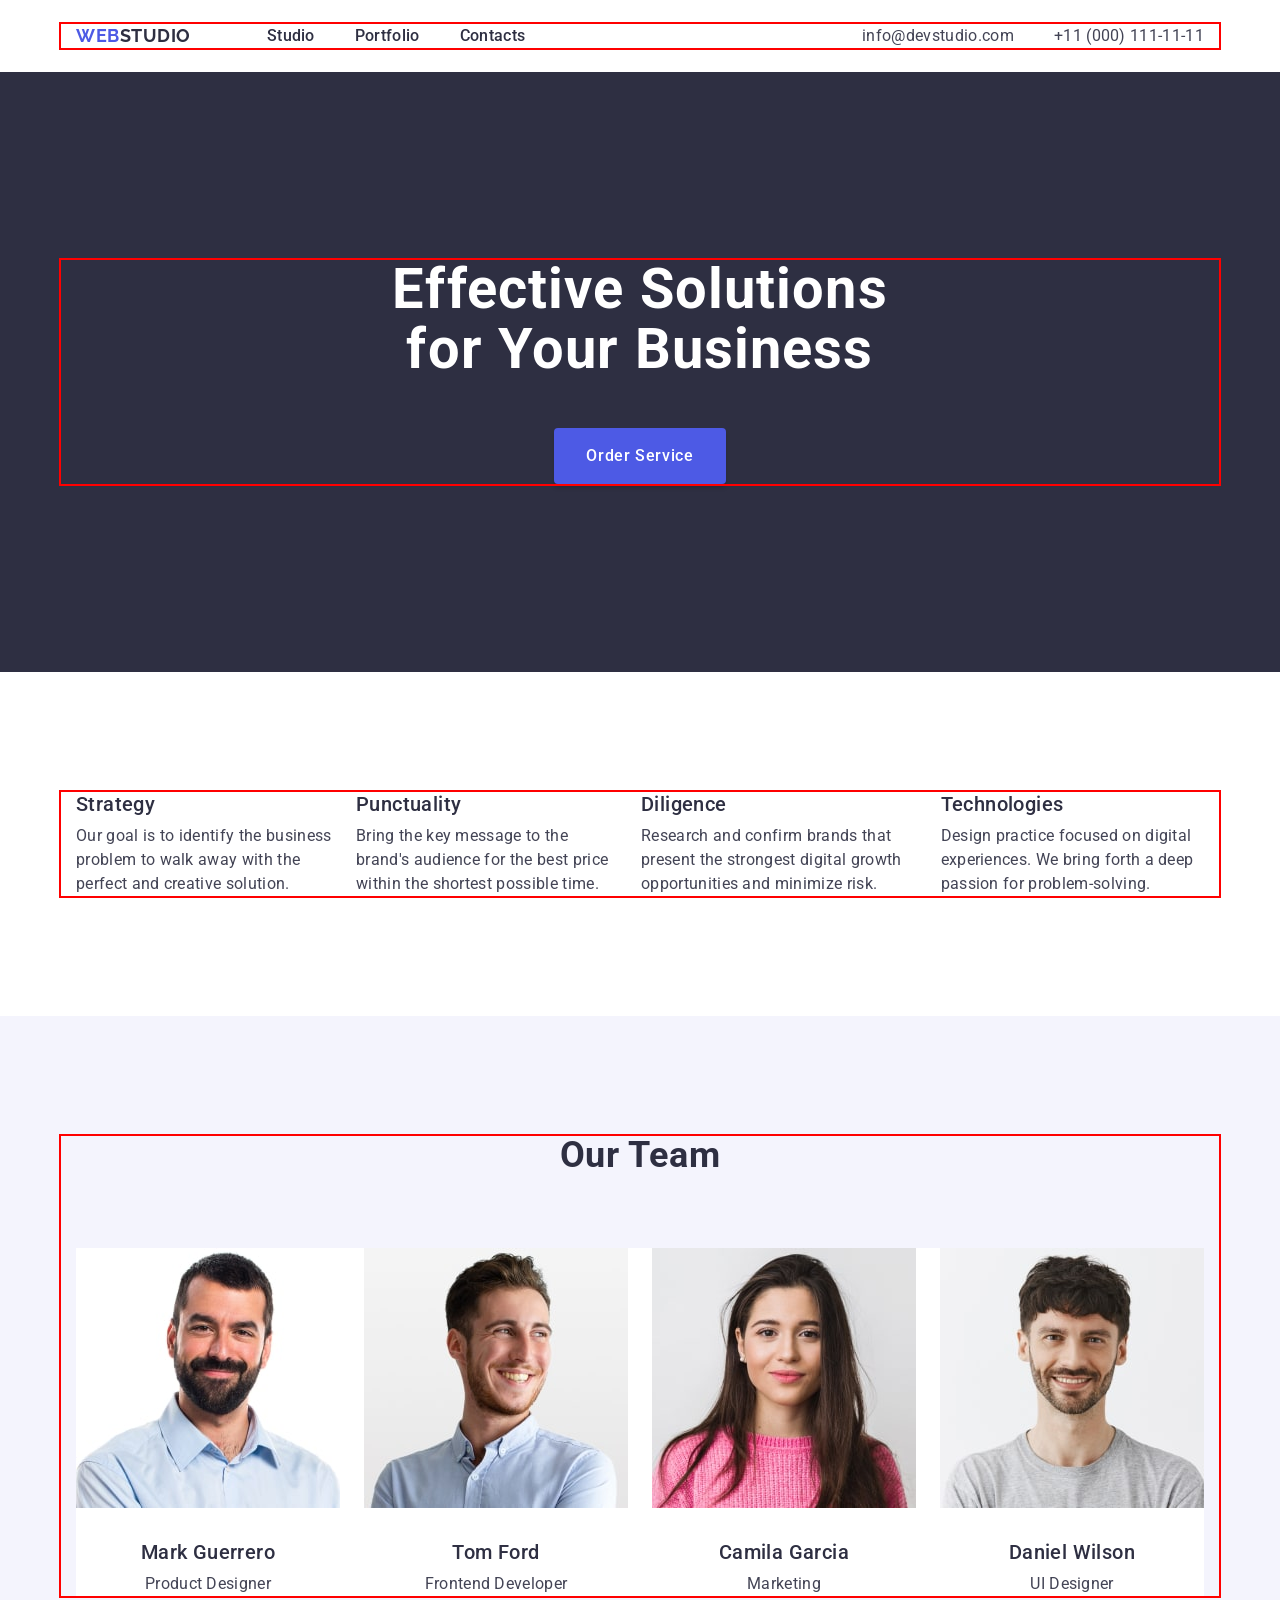
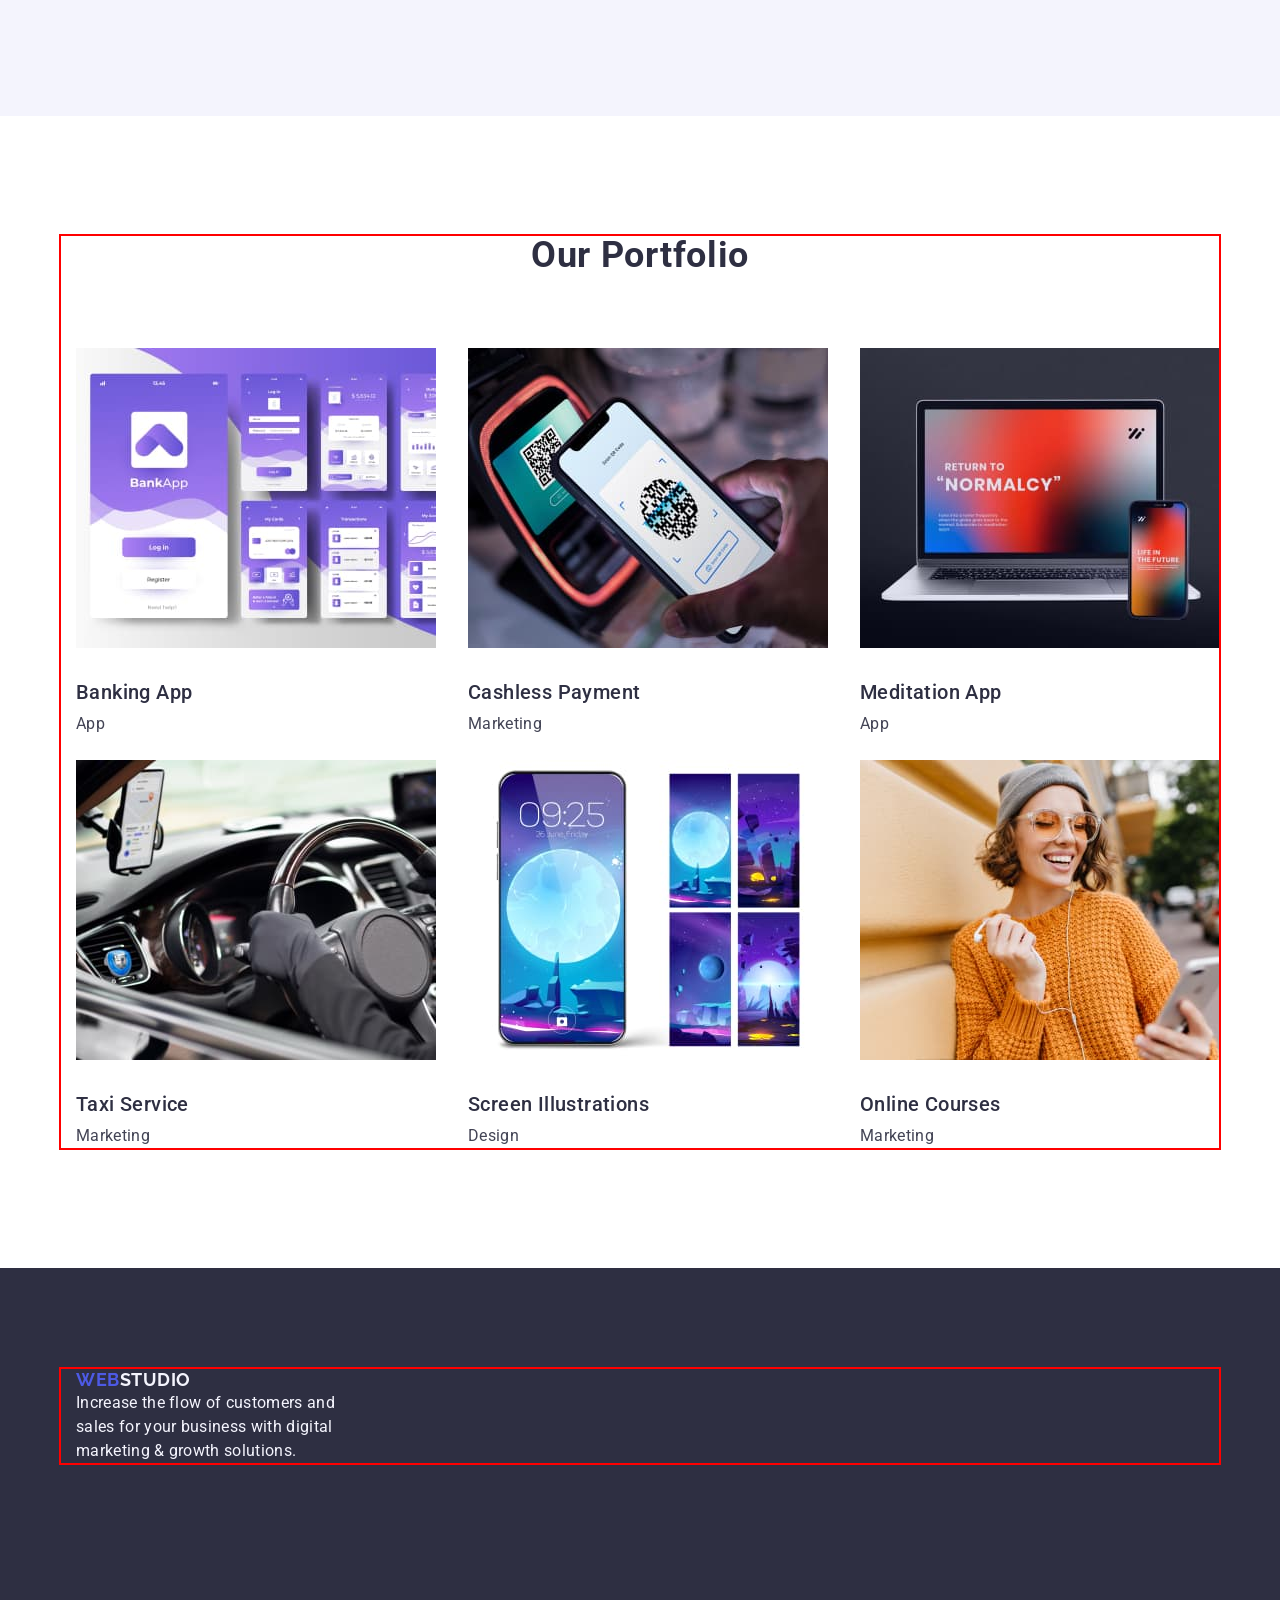
==== commit d308cf96: "add flex" ====
--- a/index.html
+++ b/index.html
@@ -18,9 +18,9 @@
     <link rel="stylesheet" href="./css/styles.css" />
   </head>
   <body>
-    <!--Top line-->
+    <!--Header-->
     <header class="header">
-      <div class="container">
+      <div class="container header-container">
         <nav class="header-navigation">
           <a class="header-logo" href="./index.html"
             >Web<span class="header-logo-span">Studio</span></a
--- a/css/styles.css
+++ b/css/styles.css
@@ -47,14 +47,25 @@
   outline: 2px solid red;
 }
 
-/* ====================TOP LINE======================== */
+/* ====================HEADER======================== */
 
 .header {
   padding-top: 24px;
   padding-bottom: 24px;
+  border-bottom: 1px #e7e9fc;
+}
+
+.header-container {
+  display: flex;
+  align-items: center;
 }
 
 .header-navigation {
+  display: flex;
+  align-items: center;
+  margin-right: auto;
+  /* flex-grow: 1;
+  justify-content: space-between; */
 }
 
 .header-logo {
@@ -65,6 +76,7 @@
   line-height: 1.17; /* 116.667% */
   letter-spacing: 0.03em;
   text-transform: uppercase;
+  margin-right: 76px;
 }
 
 .header-logo-span {
@@ -79,6 +91,8 @@
 }
 
 .header-menu-list {
+  display: flex;
+  gap: 40px;
 }
 
 .header-menu-item {
@@ -102,6 +116,8 @@
 }
 
 .address-menu-list {
+  display: flex;
+  gap: 40px;
 }
 
 .addres-menu-item {
@@ -149,6 +165,12 @@
   letter-spacing: 0.64px;
   cursor: pointer;
   background-color: #4d5ae5;
+  display: block;
+  padding: 16px 32px;
+  border-radius: 4px;
+  border: none;
+  box-shadow: 0px 4px 4px 0px rgba(0, 0, 0, 0.15);
+  margin: 0 auto;
 }
 
 .hero-btn:hover,
@@ -165,10 +187,27 @@
   padding-bottom: 120px;
 }
 
+.visually-hidden {
+  position: absolute;
+  width: 1px;
+  height: 1px;
+  margin: -1px;
+  border: 0;
+  padding: 0;
+
+  white-space: nowrap;
+  clip-path: inset(100%);
+  clip: rect(0 0 0 0);
+  overflow: hidden;
+}
+
 .features-menu-list {
+  display: flex;
+  gap: 24px;
 }
 
 .features-menu-item {
+  width: calc((100%-24px * 2) / 4);
 }
 
 .features-menu-subtitle {
@@ -207,9 +246,13 @@
 }
 .team-menu-list {
   background-color: #ffffff;
+  display: flex;
+  gap: 24px;
+  align-items: center;
 }
 .team-menu-item {
   background-color: #ffffff;
+  width: calc((100% - 24px * 2) / 4);
 }
 .team-menu-img {
   margin-bottom: 32px;
@@ -249,9 +292,16 @@
   text-transform: capitalize;
   margin-bottom: 72px;
 }
+
 .portfolio-menu-list {
-}
+  display: flex;
+  flex-wrap: wrap;
+  gap: 24px 48px;
+}
+
 .portfolio-menu-item {
+  width: calc((100% - 48px * 2) / 3);
+  border-radius: 0px 0px 4px 4px;
 }
 .portfolio-menu-img {
   margin-bottom: 32px;
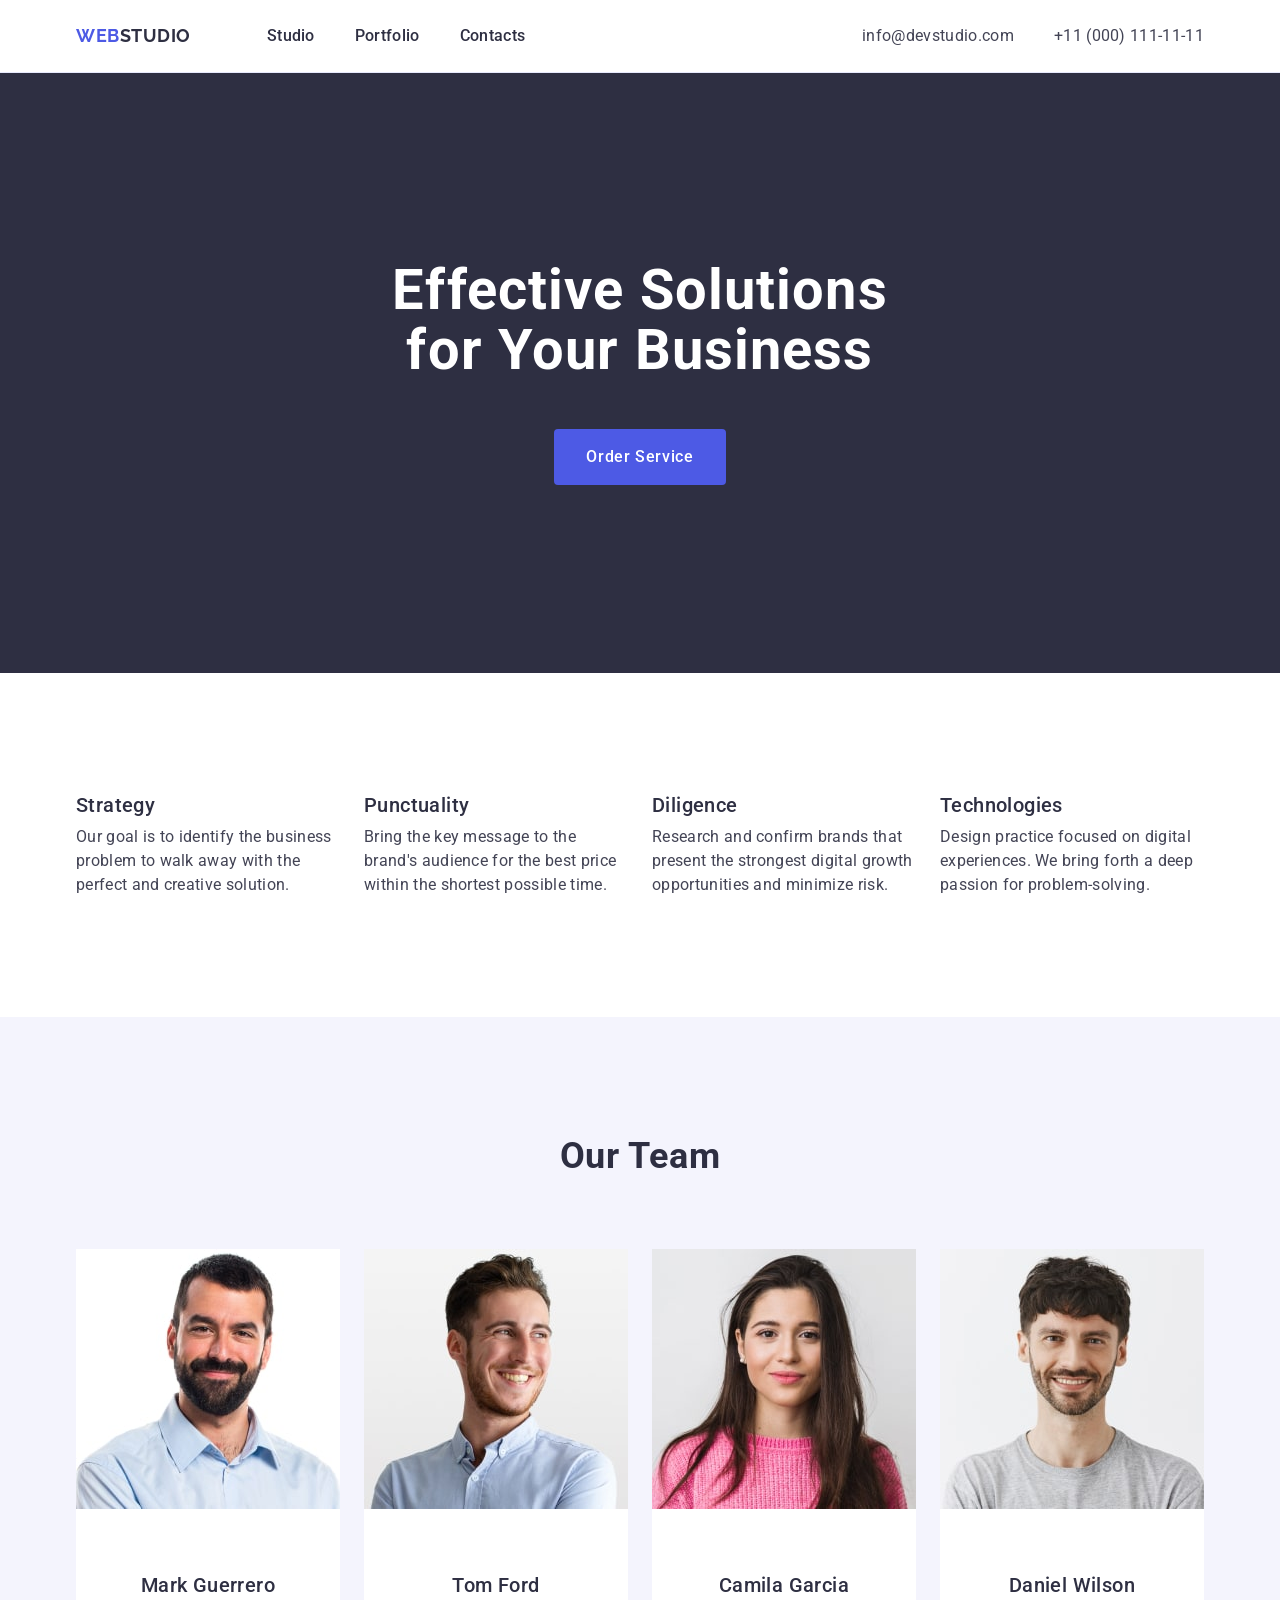
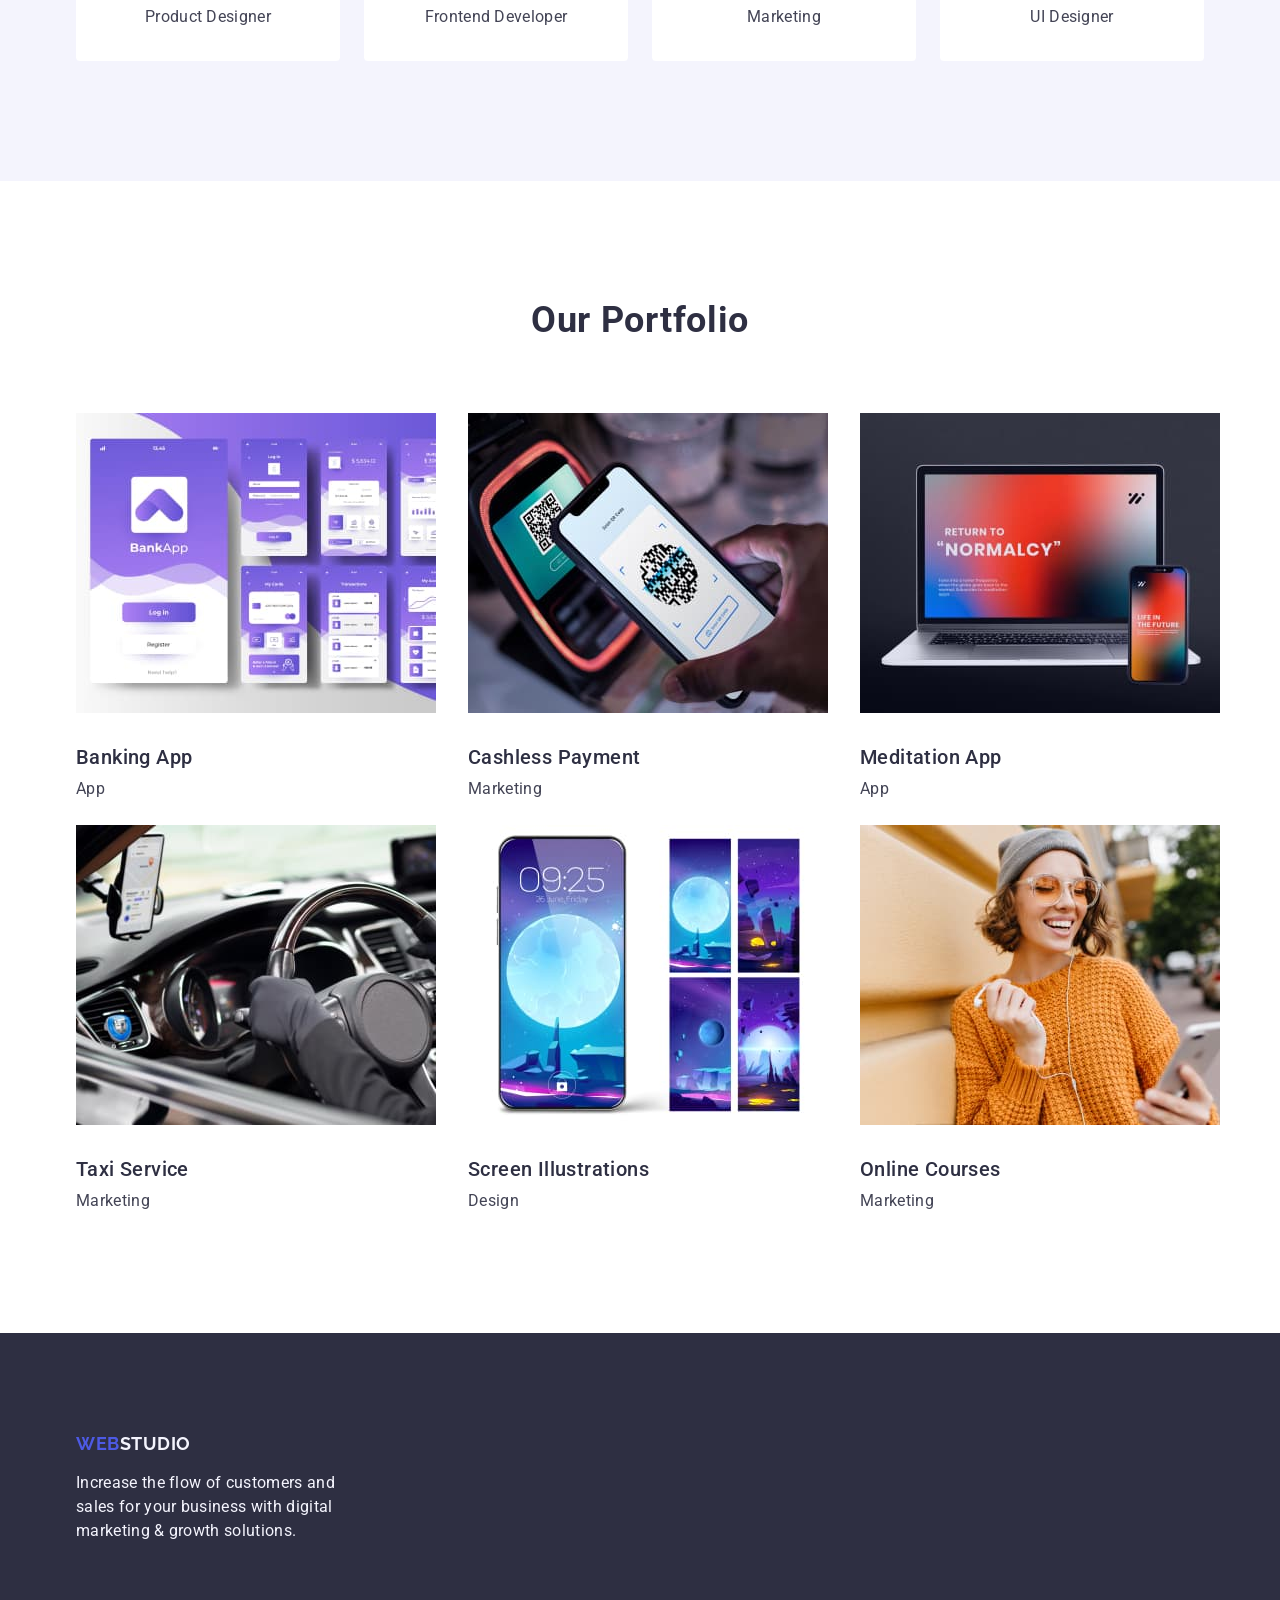
==== commit 47529301: "fixed third section" ====
--- a/index.html
+++ b/index.html
@@ -112,8 +112,10 @@
                 alt="man with a dark beard in a light blue shirt"
                 width="264"
               />
-              <h3 class="team-menu-subtitle">Mark Guerrero</h3>
-              <p class="team-menu-text">Product Designer</p>
+              <div class="team-menu-name">
+                <h3 class="team-menu-subtitle">Mark Guerrero</h3>
+                <p class="team-menu-text">Product Designer</p>
+              </div>
             </li>
             <li class="team-menu-item">
               <img
@@ -122,8 +124,10 @@
                 alt="man with blond hair and beautiful smile"
                 width="264"
               />
-              <h3 class="team-menu-subtitle">Tom Ford</h3>
-              <p class="team-menu-text">Frontend Developer</p>
+              <div class="team-menu-name">
+                <h3 class="team-menu-subtitle">Tom Ford</h3>
+                <p class="team-menu-text">Frontend Developer</p>
+              </div>
             </li>
             <li class="team-menu-item">
               <img
@@ -132,8 +136,10 @@
                 alt="woman in a pink jacket with long dark hair"
                 width="264"
               />
-              <h3 class="team-menu-subtitle">Camila Garcia</h3>
-              <p class="team-menu-text">Marketing</p>
+              <div class="team-menu-name">
+                <h3 class="team-menu-subtitle">Camila Garcia</h3>
+                <p class="team-menu-text">Marketing</p>
+              </div>
             </li>
             <li class="team-menu-item">
               <img
@@ -142,8 +148,10 @@
                 alt="young smiling guy in a gray jacket"
                 width="264"
               />
-              <h3 class="team-menu-subtitle">Daniel Wilson</h3>
-              <p class="team-menu-text">UI Designer</p>
+              <div class="team-menu-name">
+                <h3 class="team-menu-subtitle">Daniel Wilson</h3>
+                <p class="team-menu-text">UI Designer</p>
+              </div>
             </li>
           </ul>
         </div>
--- a/css/styles.css
+++ b/css/styles.css
@@ -44,7 +44,7 @@
   padding-right: 15px;
   padding-left: 15px;
   margin: 0 auto;
-  outline: 2px solid red;
+  /* outline: 2px solid red; */
 }
 
 /* ====================HEADER======================== */
@@ -52,7 +52,7 @@
 .header {
   padding-top: 24px;
   padding-bottom: 24px;
-  border-bottom: 1px #e7e9fc;
+  border-bottom: 1px solid #e7e9fc;
 }
 
 .header-container {
@@ -104,6 +104,8 @@
   line-height: 1.5; /* 150% */
   letter-spacing: 0.02em;
   color: #2e2f42;
+  padding-top: 24px;
+  padding-bottom: 24px;
 }
 
 .header-menu-link:hover,
@@ -150,7 +152,7 @@
   text-align: center;
   font-size: 56px;
   font-weight: 700;
-  line-height: 1.07; /* 107.143% */
+  line-height: 1.07;
   letter-spacing: 0.02em;
   max-width: 496px;
   margin: 0 auto;
@@ -161,16 +163,17 @@
   font-family: inherit;
   font-size: 16px;
   font-weight: 500;
-  line-height: 24px; /* 150% */
+  line-height: 24px;
   letter-spacing: 0.64px;
   cursor: pointer;
   background-color: #4d5ae5;
   display: block;
+  min-width: 169px;
+  height: 56px;
+  border: none;
   padding: 16px 32px;
   border-radius: 4px;
-  border: none;
-  box-shadow: 0px 4px 4px 0px rgba(0, 0, 0, 0.15);
-  margin: 0 auto;
+  margin: 0 auto; /*!Чи потрібна у кнопці ця властивість?*/
 }
 
 .hero-btn:hover,
@@ -207,7 +210,7 @@
 }
 
 .features-menu-item {
-  width: calc((100%-24px * 2) / 4);
+  width: calc((100% - 3 * 24px) / 4);
 }
 
 .features-menu-subtitle {
@@ -245,18 +248,24 @@
   margin-bottom: 72px;
 }
 .team-menu-list {
-  background-color: #ffffff;
+  background-color: #f4f4fd;
   display: flex;
   gap: 24px;
   align-items: center;
 }
 .team-menu-item {
   background-color: #ffffff;
-  width: calc((100% - 24px * 2) / 4);
+  width: calc((100% - 3 * 24px) / 4);
+  border-radius: 0px 0px 4px 4px;
 }
 .team-menu-img {
   margin-bottom: 32px;
 }
+
+.team-menu-name {
+  padding: 32px 0;
+}
+
 .team-menu-subtitle {
   color: #2e2f42;
   text-align: center;
@@ -265,6 +274,7 @@
   line-height: 1.2; /* 120% */
   letter-spacing: 0.02em;
   margin-bottom: 8px;
+  text-align: center;
 }
 .team-menu-text {
   color: #434455;
@@ -272,6 +282,7 @@
   font-size: 16px;
   line-height: 1.5; /* 150% */
   letter-spacing: 0.02em;
+  text-align: center;
 }
 
 /* ================================================ */
@@ -327,8 +338,8 @@
 
 .footer {
   background: #2e2f42;
-  padding-top: 101.5px;
-  padding-bottom: 189.5px;
+  padding-top: 100px;
+  padding-bottom: 100px;
 }
 .footer-logo {
   font-family: "Raleway", sans-serif;
@@ -338,7 +349,8 @@
   line-height: 1.17; /* 116.667% */
   letter-spacing: 0.03em;
   text-transform: uppercase;
-  margin-bottom: 17.5px;
+  margin-bottom: 16px;
+  display: inline-block;
 }
 .footer-logo-span {
   font-family: "Raleway", sans-serif;
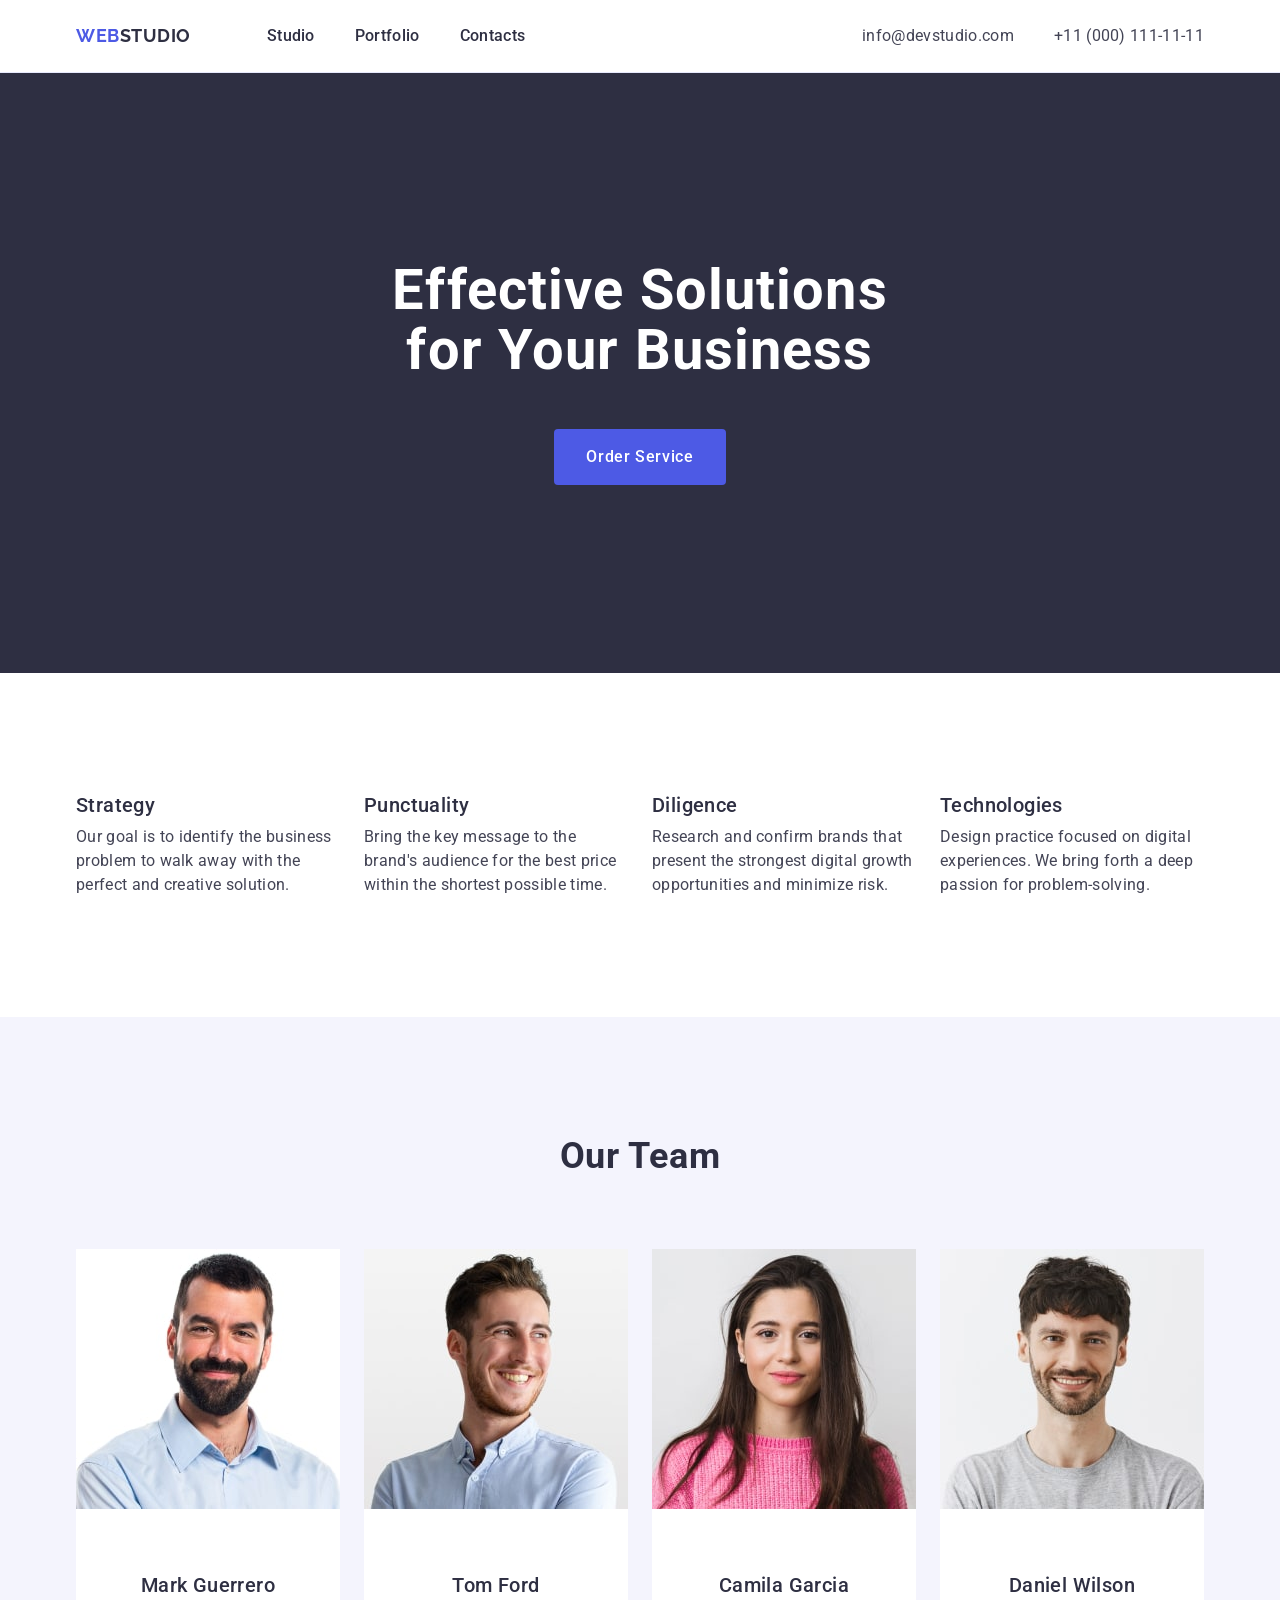
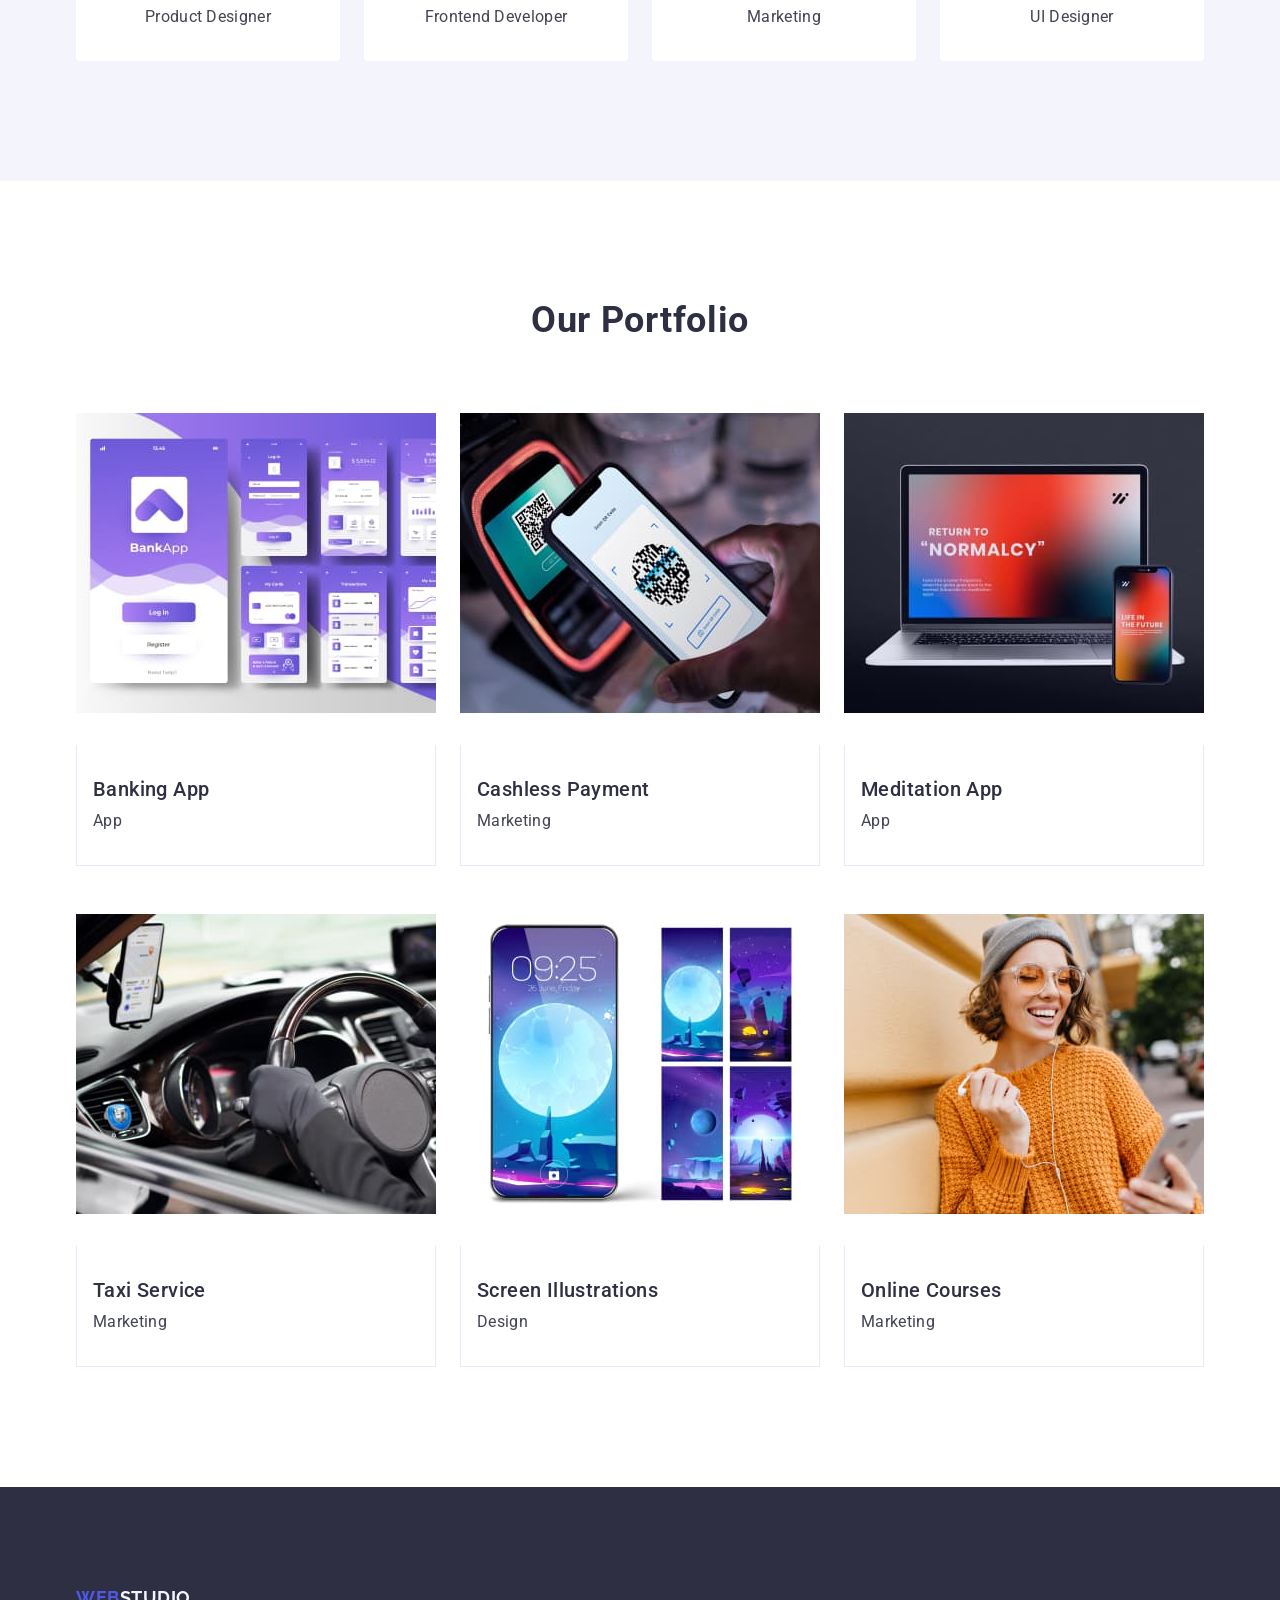
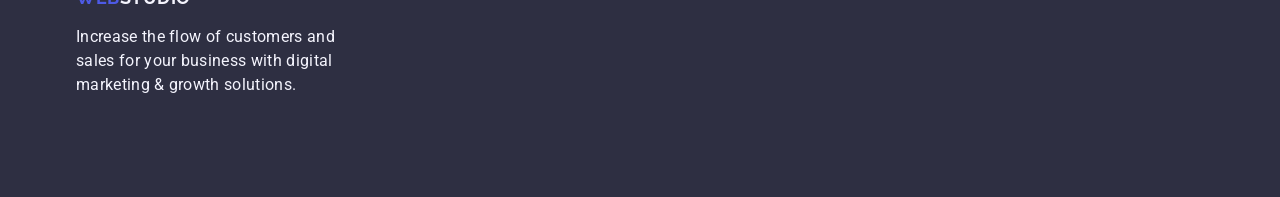
==== commit c72befbf: "fixed fourth section" ====
--- a/index.html
+++ b/index.html
@@ -170,8 +170,10 @@
                 width="360"
                 height="300"
               />
-              <h3 class="portfolio-menu-subtitle">Banking App</h3>
-              <p class="portfolio-menu-text">App</p>
+              <div class="portfolio-menu-name">
+                <h3 class="portfolio-menu-subtitle">Banking App</h3>
+                <p class="portfolio-menu-text">App</p>
+              </div>
             </li>
             <li class="portfolio-menu-item">
               <img
@@ -181,8 +183,10 @@
                 width="360"
                 height="300"
               />
-              <h3 class="portfolio-menu-subtitle">Cashless Payment</h3>
-              <p class="portfolio-menu-text">Marketing</p>
+              <div class="portfolio-menu-name">
+                <h3 class="portfolio-menu-subtitle">Cashless Payment</h3>
+                <p class="portfolio-menu-text">Marketing</p>
+              </div>
             </li>
             <li class="portfolio-menu-item">
               <img
@@ -192,8 +196,10 @@
                 width="360"
                 height="300"
               />
-              <h3 class="portfolio-menu-subtitle">Meditation App</h3>
-              <p class="portfolio-menu-text">App</p>
+              <div class="portfolio-menu-name">
+                <h3 class="portfolio-menu-subtitle">Meditation App</h3>
+                <p class="portfolio-menu-text">App</p>
+              </div>
             </li>
             <li class="portfolio-menu-item">
               <img
@@ -203,8 +209,10 @@
                 width="360"
                 height="300"
               />
-              <h3 class="portfolio-menu-subtitle">Taxi Service</h3>
-              <p class="portfolio-menu-text">Marketing</p>
+              <div class="portfolio-menu-name">
+                <h3 class="portfolio-menu-subtitle">Taxi Service</h3>
+                <p class="portfolio-menu-text">Marketing</p>
+              </div>
             </li>
             <li class="portfolio-menu-item">
               <img
@@ -214,8 +222,10 @@
                 width="360"
                 height="300"
               />
-              <h3 class="portfolio-menu-subtitle">Screen Illustrations</h3>
-              <p class="portfolio-menu-text">Design</p>
+              <div class="portfolio-menu-name">
+                <h3 class="portfolio-menu-subtitle">Screen Illustrations</h3>
+                <p class="portfolio-menu-text">Design</p>
+              </div>
             </li>
             <li class="portfolio-menu-item">
               <img
@@ -225,8 +235,10 @@
                 width="360"
                 height="300"
               />
-              <h3 class="portfolio-menu-subtitle">Online Courses</h3>
-              <p class="portfolio-menu-text">Marketing</p>
+              <div class="portfolio-menu-name">
+                <h3 class="portfolio-menu-subtitle">Online Courses</h3>
+                <p class="portfolio-menu-text">Marketing</p>
+              </div>
             </li>
           </ul>
         </div>
--- a/css/styles.css
+++ b/css/styles.css
@@ -307,16 +307,24 @@
 .portfolio-menu-list {
   display: flex;
   flex-wrap: wrap;
-  gap: 24px 48px;
+  column-gap: 24px;
+  row-gap: 48px;
 }
 
 .portfolio-menu-item {
-  width: calc((100% - 48px * 2) / 3);
+  width: calc((100% - 2 * 24px) / 3);
   border-radius: 0px 0px 4px 4px;
 }
 .portfolio-menu-img {
   margin-bottom: 32px;
 }
+
+.portfolio-menu-name {
+  padding: 32px 16px;
+  border: 1px solid #e7e9fc;
+  border-top: none;
+}
+
 .portfolio-menu-subtitle {
   color: #2e2f42;
   font-size: 20px;
